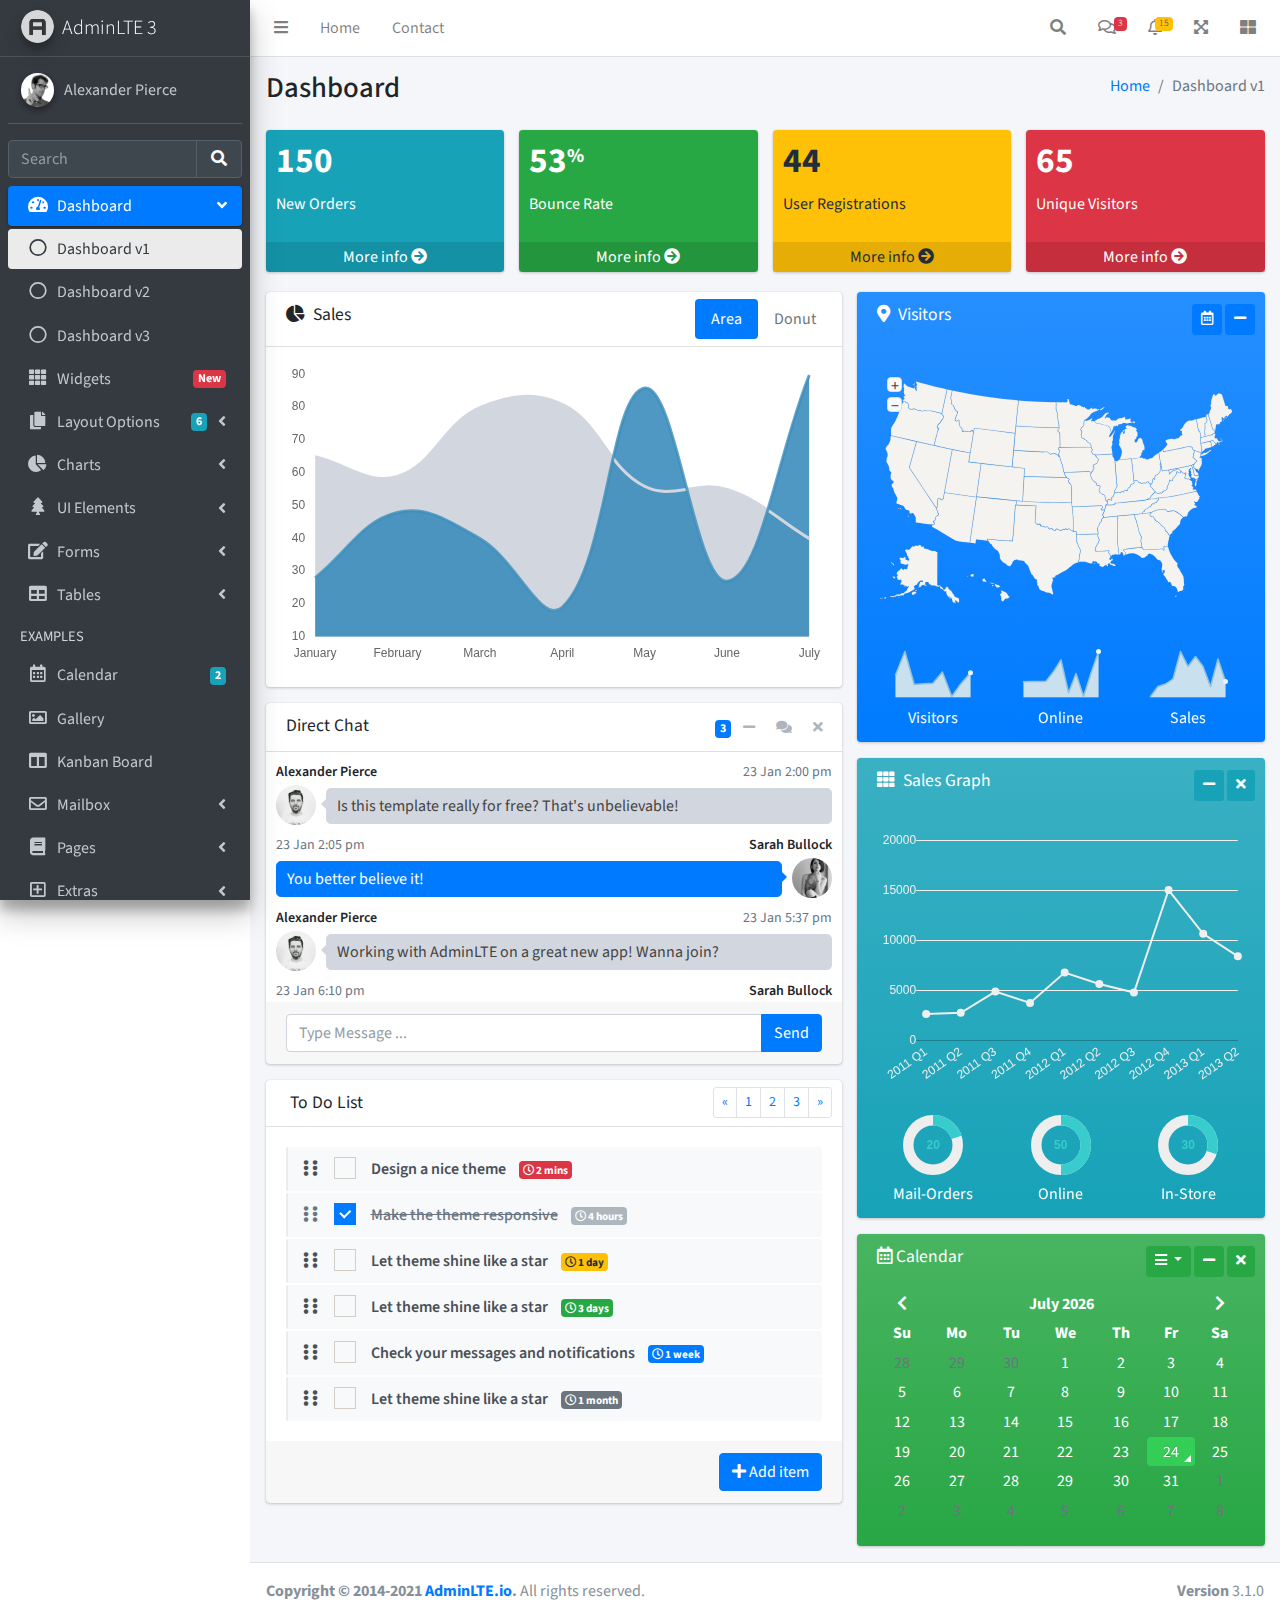
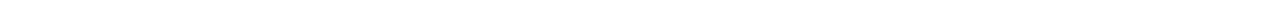
==== index.html @ 44b8fdd9 "upload" ====
<!DOCTYPE html>
<html lang="en">
<head>
  <meta charset="utf-8">
  <meta name="viewport" content="width=device-width, initial-scale=1">
  <title>AdminLTE 3 | Dashboard</title>

  <!-- Google Font: Source Sans Pro -->
  <link rel="stylesheet" href="https://fonts.googleapis.com/css?family=Source+Sans+Pro:300,400,400i,700&display=fallback">
  <!-- Font Awesome -->
  <link rel="stylesheet" href="plugins/fontawesome-free/css/all.min.css">
  <!-- Ionicons -->
  <link rel="stylesheet" href="https://code.ionicframework.com/ionicons/2.0.1/css/ionicons.min.css">
  <!-- Tempusdominus Bootstrap 4 -->
  <link rel="stylesheet" href="plugins/tempusdominus-bootstrap-4/css/tempusdominus-bootstrap-4.min.css">
  <!-- iCheck -->
  <link rel="stylesheet" href="plugins/icheck-bootstrap/icheck-bootstrap.min.css">
  <!-- JQVMap -->
  <link rel="stylesheet" href="plugins/jqvmap/jqvmap.min.css">
  <!-- Theme style -->
  <link rel="stylesheet" href="dist/css/adminlte.min.css">
  <!-- overlayScrollbars -->
  <link rel="stylesheet" href="plugins/overlayScrollbars/css/OverlayScrollbars.min.css">
  <!-- Daterange picker -->
  <link rel="stylesheet" href="plugins/daterangepicker/daterangepicker.css">
  <!-- summernote -->
  <link rel="stylesheet" href="plugins/summernote/summernote-bs4.min.css">
</head>
<body class="hold-transition sidebar-mini layout-fixed">
<div class="wrapper">

  <!-- Preloader -->
  <div class="preloader flex-column justify-content-center align-items-center">
    <img class="animation__shake" src="dist/img/AdminLTELogo.png" alt="AdminLTELogo" height="60" width="60">
  </div>

  <!-- Navbar -->
  <nav class="main-header navbar navbar-expand navbar-white navbar-light">
    <!-- Left navbar links -->
    <ul class="navbar-nav">
      <li class="nav-item">
        <a class="nav-link" data-widget="pushmenu" href="#" role="button"><i class="fas fa-bars"></i></a>
      </li>
      <li class="nav-item d-none d-sm-inline-block">
        <a href="index3.html" class="nav-link">Home</a>
      </li>
      <li class="nav-item d-none d-sm-inline-block">
        <a href="#" class="nav-link">Contact</a>
      </li>
    </ul>

    <!-- Right navbar links -->
    <ul class="navbar-nav ml-auto">
      <!-- Navbar Search -->
      <li class="nav-item">
        <a class="nav-link" data-widget="navbar-search" href="#" role="button">
          <i class="fas fa-search"></i>
        </a>
        <div class="navbar-search-block">
          <form class="form-inline">
            <div class="input-group input-group-sm">
              <input class="form-control form-control-navbar" type="search" placeholder="Search" aria-label="Search">
              <div class="input-group-append">
                <button class="btn btn-navbar" type="submit">
                  <i class="fas fa-search"></i>
                </button>
                <button class="btn btn-navbar" type="button" data-widget="navbar-search">
                  <i class="fas fa-times"></i>
                </button>
              </div>
            </div>
          </form>
        </div>
      </li>

      <!-- Messages Dropdown Menu -->
      <li class="nav-item dropdown">
        <a class="nav-link" data-toggle="dropdown" href="#">
          <i class="far fa-comments"></i>
          <span class="badge badge-danger navbar-badge">3</span>
        </a>
        <div class="dropdown-menu dropdown-menu-lg dropdown-menu-right">
          <a href="#" class="dropdown-item">
            <!-- Message Start -->
            <div class="media">
              <img src="dist/img/user1-128x128.jpg" alt="User Avatar" class="img-size-50 mr-3 img-circle">
              <div class="media-body">
                <h3 class="dropdown-item-title">
                  Brad Diesel
                  <span class="float-right text-sm text-danger"><i class="fas fa-star"></i></span>
                </h3>
                <p class="text-sm">Call me whenever you can...</p>
                <p class="text-sm text-muted"><i class="far fa-clock mr-1"></i> 4 Hours Ago</p>
              </div>
            </div>
            <!-- Message End -->
          </a>
          <div class="dropdown-divider"></div>
          <a href="#" class="dropdown-item">
            <!-- Message Start -->
            <div class="media">
              <img src="dist/img/user8-128x128.jpg" alt="User Avatar" class="img-size-50 img-circle mr-3">
              <div class="media-body">
                <h3 class="dropdown-item-title">
                  John Pierce
                  <span class="float-right text-sm text-muted"><i class="fas fa-star"></i></span>
                </h3>
                <p class="text-sm">I got your message bro</p>
                <p class="text-sm text-muted"><i class="far fa-clock mr-1"></i> 4 Hours Ago</p>
              </div>
            </div>
            <!-- Message End -->
          </a>
          <div class="dropdown-divider"></div>
          <a href="#" class="dropdown-item">
            <!-- Message Start -->
            <div class="media">
              <img src="dist/img/user3-128x128.jpg" alt="User Avatar" class="img-size-50 img-circle mr-3">
              <div class="media-body">
                <h3 class="dropdown-item-title">
                  Nora Silvester
                  <span class="float-right text-sm text-warning"><i class="fas fa-star"></i></span>
                </h3>
                <p class="text-sm">The subject goes here</p>
                <p class="text-sm text-muted"><i class="far fa-clock mr-1"></i> 4 Hours Ago</p>
              </div>
            </div>
            <!-- Message End -->
          </a>
          <div class="dropdown-divider"></div>
          <a href="#" class="dropdown-item dropdown-footer">See All Messages</a>
        </div>
      </li>
      <!-- Notifications Dropdown Menu -->
      <li class="nav-item dropdown">
        <a class="nav-link" data-toggle="dropdown" href="#">
          <i class="far fa-bell"></i>
          <span class="badge badge-warning navbar-badge">15</span>
        </a>
        <div class="dropdown-menu dropdown-menu-lg dropdown-menu-right">
          <span class="dropdown-item dropdown-header">15 Notifications</span>
          <div class="dropdown-divider"></div>
          <a href="#" class="dropdown-item">
            <i class="fas fa-envelope mr-2"></i> 4 new messages
            <span class="float-right text-muted text-sm">3 mins</span>
          </a>
          <div class="dropdown-divider"></div>
          <a href="#" class="dropdown-item">
            <i class="fas fa-users mr-2"></i> 8 friend requests
            <span class="float-right text-muted text-sm">12 hours</span>
          </a>
          <div class="dropdown-divider"></div>
          <a href="#" class="dropdown-item">
            <i class="fas fa-file mr-2"></i> 3 new reports
            <span class="float-right text-muted text-sm">2 days</span>
          </a>
          <div class="dropdown-divider"></div>
          <a href="#" class="dropdown-item dropdown-footer">See All Notifications</a>
        </div>
      </li>
      <li class="nav-item">
        <a class="nav-link" data-widget="fullscreen" href="#" role="button">
          <i class="fas fa-expand-arrows-alt"></i>
        </a>
      </li>
      <li class="nav-item">
        <a class="nav-link" data-widget="control-sidebar" data-slide="true" href="#" role="button">
          <i class="fas fa-th-large"></i>
        </a>
      </li>
    </ul>
  </nav>
  <!-- /.navbar -->

  <!-- Main Sidebar Container -->
  <aside class="main-sidebar sidebar-dark-primary elevation-4">
    <!-- Brand Logo -->
    <a href="index3.html" class="brand-link">
      <img src="dist/img/AdminLTELogo.png" alt="AdminLTE Logo" class="brand-image img-circle elevation-3" style="opacity: .8">
      <span class="brand-text font-weight-light">AdminLTE 3</span>
    </a>

    <!-- Sidebar -->
    <div class="sidebar">
      <!-- Sidebar user panel (optional) -->
      <div class="user-panel mt-3 pb-3 mb-3 d-flex">
        <div class="image">
          <img src="dist/img/user2-160x160.jpg" class="img-circle elevation-2" alt="User Image">
        </div>
        <div class="info">
          <a href="#" class="d-block">Alexander Pierce</a>
        </div>
      </div>

      <!-- SidebarSearch Form -->
      <div class="form-inline">
        <div class="input-group" data-widget="sidebar-search">
          <input class="form-control form-control-sidebar" type="search" placeholder="Search" aria-label="Search">
          <div class="input-group-append">
            <button class="btn btn-sidebar">
              <i class="fas fa-search fa-fw"></i>
            </button>
          </div>
        </div>
      </div>

      <!-- Sidebar Menu -->
      <nav class="mt-2">
        <ul class="nav nav-pills nav-sidebar flex-column" data-widget="treeview" role="menu" data-accordion="false">
          <!-- Add icons to the links using the .nav-icon class
               with font-awesome or any other icon font library -->
          <li class="nav-item menu-open">
            <a href="#" class="nav-link active">
              <i class="nav-icon fas fa-tachometer-alt"></i>
              <p>
                Dashboard
                <i class="right fas fa-angle-left"></i>
              </p>
            </a>
            <ul class="nav nav-treeview">
              <li class="nav-item">
                <a href="./index.html" class="nav-link active">
                  <i class="far fa-circle nav-icon"></i>
                  <p>Dashboard v1</p>
                </a>
              </li>
              <li class="nav-item">
                <a href="./index2.html" class="nav-link">
                  <i class="far fa-circle nav-icon"></i>
                  <p>Dashboard v2</p>
                </a>
              </li>
              <li class="nav-item">
                <a href="./index3.html" class="nav-link">
                  <i class="far fa-circle nav-icon"></i>
                  <p>Dashboard v3</p>
                </a>
              </li>
            </ul>
          </li>
          <li class="nav-item">
            <a href="pages/widgets.html" class="nav-link">
              <i class="nav-icon fas fa-th"></i>
              <p>
                Widgets
                <span class="right badge badge-danger">New</span>
              </p>
            </a>
          </li>
          <li class="nav-item">
            <a href="#" class="nav-link">
              <i class="nav-icon fas fa-copy"></i>
              <p>
                Layout Options
                <i class="fas fa-angle-left right"></i>
                <span class="badge badge-info right">6</span>
              </p>
            </a>
            <ul class="nav nav-treeview">
              <li class="nav-item">
                <a href="pages/layout/top-nav.html" class="nav-link">
                  <i class="far fa-circle nav-icon"></i>
                  <p>Top Navigation</p>
                </a>
              </li>
              <li class="nav-item">
                <a href="pages/layout/top-nav-sidebar.html" class="nav-link">
                  <i class="far fa-circle nav-icon"></i>
                  <p>Top Navigation + Sidebar</p>
                </a>
              </li>
              <li class="nav-item">
                <a href="pages/layout/boxed.html" class="nav-link">
                  <i class="far fa-circle nav-icon"></i>
                  <p>Boxed</p>
                </a>
              </li>
              <li class="nav-item">
                <a href="pages/layout/fixed-sidebar.html" class="nav-link">
                  <i class="far fa-circle nav-icon"></i>
                  <p>Fixed Sidebar</p>
                </a>
              </li>
              <li class="nav-item">
                <a href="pages/layout/fixed-sidebar-custom.html" class="nav-link">
                  <i class="far fa-circle nav-icon"></i>
                  <p>Fixed Sidebar <small>+ Custom Area</small></p>
                </a>
              </li>
              <li class="nav-item">
                <a href="pages/layout/fixed-topnav.html" class="nav-link">
                  <i class="far fa-circle nav-icon"></i>
                  <p>Fixed Navbar</p>
                </a>
              </li>
              <li class="nav-item">
                <a href="pages/layout/fixed-footer.html" class="nav-link">
                  <i class="far fa-circle nav-icon"></i>
                  <p>Fixed Footer</p>
                </a>
              </li>
              <li class="nav-item">
                <a href="pages/layout/collapsed-sidebar.html" class="nav-link">
                  <i class="far fa-circle nav-icon"></i>
                  <p>Collapsed Sidebar</p>
                </a>
              </li>
            </ul>
          </li>
          <li class="nav-item">
            <a href="#" class="nav-link">
              <i class="nav-icon fas fa-chart-pie"></i>
              <p>
                Charts
                <i class="right fas fa-angle-left"></i>
              </p>
            </a>
            <ul class="nav nav-treeview">
              <li class="nav-item">
                <a href="pages/charts/chartjs.html" class="nav-link">
                  <i class="far fa-circle nav-icon"></i>
                  <p>ChartJS</p>
                </a>
              </li>
              <li class="nav-item">
                <a href="pages/charts/flot.html" class="nav-link">
                  <i class="far fa-circle nav-icon"></i>
                  <p>Flot</p>
                </a>
              </li>
              <li class="nav-item">
                <a href="pages/charts/inline.html" class="nav-link">
                  <i class="far fa-circle nav-icon"></i>
                  <p>Inline</p>
                </a>
              </li>
              <li class="nav-item">
                <a href="pages/charts/uplot.html" class="nav-link">
                  <i class="far fa-circle nav-icon"></i>
                  <p>uPlot</p>
                </a>
              </li>
            </ul>
          </li>
          <li class="nav-item">
            <a href="#" class="nav-link">
              <i class="nav-icon fas fa-tree"></i>
              <p>
                UI Elements
                <i class="fas fa-angle-left right"></i>
              </p>
            </a>
            <ul class="nav nav-treeview">
              <li class="nav-item">
                <a href="pages/UI/general.html" class="nav-link">
                  <i class="far fa-circle nav-icon"></i>
                  <p>General</p>
                </a>
              </li>
              <li class="nav-item">
                <a href="pages/UI/icons.html" class="nav-link">
                  <i class="far fa-circle nav-icon"></i>
                  <p>Icons</p>
                </a>
              </li>
              <li class="nav-item">
                <a href="pages/UI/buttons.html" class="nav-link">
                  <i class="far fa-circle nav-icon"></i>
                  <p>Buttons</p>
                </a>
              </li>
              <li class="nav-item">
                <a href="pages/UI/sliders.html" class="nav-link">
                  <i class="far fa-circle nav-icon"></i>
                  <p>Sliders</p>
                </a>
              </li>
              <li class="nav-item">
                <a href="pages/UI/modals.html" class="nav-link">
                  <i class="far fa-circle nav-icon"></i>
                  <p>Modals & Alerts</p>
                </a>
              </li>
              <li class="nav-item">
                <a href="pages/UI/navbar.html" class="nav-link">
                  <i class="far fa-circle nav-icon"></i>
                  <p>Navbar & Tabs</p>
                </a>
              </li>
              <li class="nav-item">
                <a href="pages/UI/timeline.html" class="nav-link">
                  <i class="far fa-circle nav-icon"></i>
                  <p>Timeline</p>
                </a>
              </li>
              <li class="nav-item">
                <a href="pages/UI/ribbons.html" class="nav-link">
                  <i class="far fa-circle nav-icon"></i>
                  <p>Ribbons</p>
                </a>
              </li>
            </ul>
          </li>
          <li class="nav-item">
            <a href="#" class="nav-link">
              <i class="nav-icon fas fa-edit"></i>
              <p>
                Forms
                <i class="fas fa-angle-left right"></i>
              </p>
            </a>
            <ul class="nav nav-treeview">
              <li class="nav-item">
                <a href="pages/forms/general.html" class="nav-link">
                  <i class="far fa-circle nav-icon"></i>
                  <p>General Elements</p>
                </a>
              </li>
              <li class="nav-item">
                <a href="pages/forms/advanced.html" class="nav-link">
                  <i class="far fa-circle nav-icon"></i>
                  <p>Advanced Elements</p>
                </a>
              </li>
              <li class="nav-item">
                <a href="pages/forms/editors.html" class="nav-link">
                  <i class="far fa-circle nav-icon"></i>
                  <p>Editors</p>
                </a>
              </li>
              <li class="nav-item">
                <a href="pages/forms/validation.html" class="nav-link">
                  <i class="far fa-circle nav-icon"></i>
                  <p>Validation</p>
                </a>
              </li>
            </ul>
          </li>
          <li class="nav-item">
            <a href="#" class="nav-link">
              <i class="nav-icon fas fa-table"></i>
              <p>
                Tables
                <i class="fas fa-angle-left right"></i>
              </p>
            </a>
            <ul class="nav nav-treeview">
              <li class="nav-item">
                <a href="pages/tables/simple.html" class="nav-link">
                  <i class="far fa-circle nav-icon"></i>
                  <p>Simple Tables</p>
                </a>
              </li>
              <li class="nav-item">
                <a href="pages/tables/data.html" class="nav-link">
                  <i class="far fa-circle nav-icon"></i>
                  <p>DataTables</p>
                </a>
              </li>
              <li class="nav-item">
                <a href="pages/tables/jsgrid.html" class="nav-link">
                  <i class="far fa-circle nav-icon"></i>
                  <p>jsGrid</p>
                </a>
              </li>
            </ul>
          </li>
          <li class="nav-header">EXAMPLES</li>
          <li class="nav-item">
            <a href="pages/calendar.html" class="nav-link">
              <i class="nav-icon far fa-calendar-alt"></i>
              <p>
                Calendar
                <span class="badge badge-info right">2</span>
              </p>
            </a>
          </li>
          <li class="nav-item">
            <a href="pages/gallery.html" class="nav-link">
              <i class="nav-icon far fa-image"></i>
              <p>
                Gallery
              </p>
            </a>
          </li>
          <li class="nav-item">
            <a href="pages/kanban.html" class="nav-link">
              <i class="nav-icon fas fa-columns"></i>
              <p>
                Kanban Board
              </p>
            </a>
          </li>
          <li class="nav-item">
            <a href="#" class="nav-link">
              <i class="nav-icon far fa-envelope"></i>
              <p>
                Mailbox
                <i class="fas fa-angle-left right"></i>
              </p>
            </a>
            <ul class="nav nav-treeview">
              <li class="nav-item">
                <a href="pages/mailbox/mailbox.html" class="nav-link">
                  <i class="far fa-circle nav-icon"></i>
                  <p>Inbox</p>
                </a>
              </li>
              <li class="nav-item">
                <a href="pages/mailbox/compose.html" class="nav-link">
                  <i class="far fa-circle nav-icon"></i>
                  <p>Compose</p>
                </a>
              </li>
              <li class="nav-item">
                <a href="pages/mailbox/read-mail.html" class="nav-link">
                  <i class="far fa-circle nav-icon"></i>
                  <p>Read</p>
                </a>
              </li>
            </ul>
          </li>
          <li class="nav-item">
            <a href="#" class="nav-link">
              <i class="nav-icon fas fa-book"></i>
              <p>
                Pages
                <i class="fas fa-angle-left right"></i>
              </p>
            </a>
            <ul class="nav nav-treeview">
              <li class="nav-item">
                <a href="pages/examples/invoice.html" class="nav-link">
                  <i class="far fa-circle nav-icon"></i>
                  <p>Invoice</p>
                </a>
              </li>
              <li class="nav-item">
                <a href="pages/examples/profile.html" class="nav-link">
                  <i class="far fa-circle nav-icon"></i>
                  <p>Profile</p>
                </a>
              </li>
              <li class="nav-item">
                <a href="pages/examples/e-commerce.html" class="nav-link">
                  <i class="far fa-circle nav-icon"></i>
                  <p>E-commerce</p>
                </a>
              </li>
              <li class="nav-item">
                <a href="pages/examples/projects.html" class="nav-link">
                  <i class="far fa-circle nav-icon"></i>
                  <p>Projects</p>
                </a>
              </li>
              <li class="nav-item">
                <a href="pages/examples/project-add.html" class="nav-link">
                  <i class="far fa-circle nav-icon"></i>
                  <p>Project Add</p>
                </a>
              </li>
              <li class="nav-item">
                <a href="pages/examples/project-edit.html" class="nav-link">
                  <i class="far fa-circle nav-icon"></i>
                  <p>Project Edit</p>
                </a>
              </li>
              <li class="nav-item">
                <a href="pages/examples/project-detail.html" class="nav-link">
                  <i class="far fa-circle nav-icon"></i>
                  <p>Project Detail</p>
                </a>
              </li>
              <li class="nav-item">
                <a href="pages/examples/contacts.html" class="nav-link">
                  <i class="far fa-circle nav-icon"></i>
                  <p>Contacts</p>
                </a>
              </li>
              <li class="nav-item">
                <a href="pages/examples/faq.html" class="nav-link">
                  <i class="far fa-circle nav-icon"></i>
                  <p>FAQ</p>
                </a>
              </li>
              <li class="nav-item">
                <a href="pages/examples/contact-us.html" class="nav-link">
                  <i class="far fa-circle nav-icon"></i>
                  <p>Contact us</p>
                </a>
              </li>
            </ul>
          </li>
          <li class="nav-item">
            <a href="#" class="nav-link">
              <i class="nav-icon far fa-plus-square"></i>
              <p>
                Extras
                <i class="fas fa-angle-left right"></i>
              </p>
            </a>
            <ul class="nav nav-treeview">
              <li class="nav-item">
                <a href="#" class="nav-link">
                  <i class="far fa-circle nav-icon"></i>
                  <p>
                    Login & Register v1
                    <i class="fas fa-angle-left right"></i>
                  </p>
                </a>
                <ul class="nav nav-treeview">
                  <li class="nav-item">
                    <a href="pages/examples/login.html" class="nav-link">
                      <i class="far fa-circle nav-icon"></i>
                      <p>Login v1</p>
                    </a>
                  </li>
                  <li class="nav-item">
                    <a href="pages/examples/register.html" class="nav-link">
                      <i class="far fa-circle nav-icon"></i>
                      <p>Register v1</p>
                    </a>
                  </li>
                  <li class="nav-item">
                    <a href="pages/examples/forgot-password.html" class="nav-link">
                      <i class="far fa-circle nav-icon"></i>
                      <p>Forgot Password v1</p>
                    </a>
                  </li>
                  <li class="nav-item">
                    <a href="pages/examples/recover-password.html" class="nav-link">
                      <i class="far fa-circle nav-icon"></i>
                      <p>Recover Password v1</p>
                    </a>
                  </li>
                </ul>
              </li>
              <li class="nav-item">
                <a href="#" class="nav-link">
                  <i class="far fa-circle nav-icon"></i>
                  <p>
                    Login & Register v2
                    <i class="fas fa-angle-left right"></i>
                  </p>
                </a>
                <ul class="nav nav-treeview">
                  <li class="nav-item">
                    <a href="pages/examples/login-v2.html" class="nav-link">
                      <i class="far fa-circle nav-icon"></i>
                      <p>Login v2</p>
                    </a>
                  </li>
                  <li class="nav-item">
                    <a href="pages/examples/register-v2.html" class="nav-link">
                      <i class="far fa-circle nav-icon"></i>
                      <p>Register v2</p>
                    </a>
                  </li>
                  <li class="nav-item">
                    <a href="pages/examples/forgot-password-v2.html" class="nav-link">
                      <i class="far fa-circle nav-icon"></i>
                      <p>Forgot Password v2</p>
                    </a>
                  </li>
                  <li class="nav-item">
                    <a href="pages/examples/recover-password-v2.html" class="nav-link">
                      <i class="far fa-circle nav-icon"></i>
                      <p>Recover Password v2</p>
                    </a>
                  </li>
                </ul>
              </li>
              <li class="nav-item">
                <a href="pages/examples/lockscreen.html" class="nav-link">
                  <i class="far fa-circle nav-icon"></i>
                  <p>Lockscreen</p>
                </a>
              </li>
              <li class="nav-item">
                <a href="pages/examples/legacy-user-menu.html" class="nav-link">
                  <i class="far fa-circle nav-icon"></i>
                  <p>Legacy User Menu</p>
                </a>
              </li>
              <li class="nav-item">
                <a href="pages/examples/language-menu.html" class="nav-link">
                  <i class="far fa-circle nav-icon"></i>
                  <p>Language Menu</p>
                </a>
              </li>
              <li class="nav-item">
                <a href="pages/examples/404.html" class="nav-link">
                  <i class="far fa-circle nav-icon"></i>
                  <p>Error 404</p>
                </a>
              </li>
              <li class="nav-item">
                <a href="pages/examples/500.html" class="nav-link">
                  <i class="far fa-circle nav-icon"></i>
                  <p>Error 500</p>
                </a>
              </li>
              <li class="nav-item">
                <a href="pages/examples/pace.html" class="nav-link">
                  <i class="far fa-circle nav-icon"></i>
                  <p>Pace</p>
                </a>
              </li>
              <li class="nav-item">
                <a href="pages/examples/blank.html" class="nav-link">
                  <i class="far fa-circle nav-icon"></i>
                  <p>Blank Page</p>
                </a>
              </li>
              <li class="nav-item">
                <a href="starter.html" class="nav-link">
                  <i class="far fa-circle nav-icon"></i>
                  <p>Starter Page</p>
                </a>
              </li>
            </ul>
          </li>
          <li class="nav-item">
            <a href="#" class="nav-link">
              <i class="nav-icon fas fa-search"></i>
              <p>
                Search
                <i class="fas fa-angle-left right"></i>
              </p>
            </a>
            <ul class="nav nav-treeview">
              <li class="nav-item">
                <a href="pages/search/simple.html" class="nav-link">
                  <i class="far fa-circle nav-icon"></i>
                  <p>Simple Search</p>
                </a>
              </li>
              <li class="nav-item">
                <a href="pages/search/enhanced.html" class="nav-link">
                  <i class="far fa-circle nav-icon"></i>
                  <p>Enhanced</p>
                </a>
              </li>
            </ul>
          </li>
          <li class="nav-header">MISCELLANEOUS</li>
          <li class="nav-item">
            <a href="iframe.html" class="nav-link">
              <i class="nav-icon fas fa-ellipsis-h"></i>
              <p>Tabbed IFrame Plugin</p>
            </a>
          </li>
          <li class="nav-item">
            <a href="https://adminlte.io/docs/3.1/" class="nav-link">
              <i class="nav-icon fas fa-file"></i>
              <p>Documentation</p>
            </a>
          </li>
          <li class="nav-header">MULTI LEVEL EXAMPLE</li>
          <li class="nav-item">
            <a href="#" class="nav-link">
              <i class="fas fa-circle nav-icon"></i>
              <p>Level 1</p>
            </a>
          </li>
          <li class="nav-item">
            <a href="#" class="nav-link">
              <i class="nav-icon fas fa-circle"></i>
              <p>
                Level 1
                <i class="right fas fa-angle-left"></i>
              </p>
            </a>
            <ul class="nav nav-treeview">
              <li class="nav-item">
                <a href="#" class="nav-link">
                  <i class="far fa-circle nav-icon"></i>
                  <p>Level 2</p>
                </a>
              </li>
              <li class="nav-item">
                <a href="#" class="nav-link">
                  <i class="far fa-circle nav-icon"></i>
                  <p>
                    Level 2
                    <i class="right fas fa-angle-left"></i>
                  </p>
                </a>
                <ul class="nav nav-treeview">
                  <li class="nav-item">
                    <a href="#" class="nav-link">
                      <i class="far fa-dot-circle nav-icon"></i>
                      <p>Level 3</p>
                    </a>
                  </li>
                  <li class="nav-item">
                    <a href="#" class="nav-link">
                      <i class="far fa-dot-circle nav-icon"></i>
                      <p>Level 3</p>
                    </a>
                  </li>
                  <li class="nav-item">
                    <a href="#" class="nav-link">
                      <i class="far fa-dot-circle nav-icon"></i>
                      <p>Level 3</p>
                    </a>
                  </li>
                </ul>
              </li>
              <li class="nav-item">
                <a href="#" class="nav-link">
                  <i class="far fa-circle nav-icon"></i>
                  <p>Level 2</p>
                </a>
              </li>
            </ul>
          </li>
          <li class="nav-item">
            <a href="#" class="nav-link">
              <i class="fas fa-circle nav-icon"></i>
              <p>Level 1</p>
            </a>
          </li>
          <li class="nav-header">LABELS</li>
          <li class="nav-item">
            <a href="#" class="nav-link">
              <i class="nav-icon far fa-circle text-danger"></i>
              <p class="text">Important</p>
            </a>
          </li>
          <li class="nav-item">
            <a href="#" class="nav-link">
              <i class="nav-icon far fa-circle text-warning"></i>
              <p>Warning</p>
            </a>
          </li>
          <li class="nav-item">
            <a href="#" class="nav-link">
              <i class="nav-icon far fa-circle text-info"></i>
              <p>Informational</p>
            </a>
          </li>
        </ul>
      </nav>
      <!-- /.sidebar-menu -->
    </div>
    <!-- /.sidebar -->
  </aside>

  <!-- Content Wrapper. Contains page content -->
  <div class="content-wrapper">
    <!-- Content Header (Page header) -->
    <div class="content-header">
      <div class="container-fluid">
        <div class="row mb-2">
          <div class="col-sm-6">
            <h1 class="m-0">Dashboard</h1>
          </div><!-- /.col -->
          <div class="col-sm-6">
            <ol class="breadcrumb float-sm-right">
              <li class="breadcrumb-item"><a href="#">Home</a></li>
              <li class="breadcrumb-item active">Dashboard v1</li>
            </ol>
          </div><!-- /.col -->
        </div><!-- /.row -->
      </div><!-- /.container-fluid -->
    </div>
    <!-- /.content-header -->

    <!-- Main content -->
    <section class="content">
      <div class="container-fluid">
        <!-- Small boxes (Stat box) -->
        <div class="row">
          <div class="col-lg-3 col-6">
            <!-- small box -->
            <div class="small-box bg-info">
              <div class="inner">
                <h3>150</h3>

                <p>New Orders</p>
              </div>
              <div class="icon">
                <i class="ion ion-bag"></i>
              </div>
              <a href="#" class="small-box-footer">More info <i class="fas fa-arrow-circle-right"></i></a>
            </div>
          </div>
          <!-- ./col -->
          <div class="col-lg-3 col-6">
            <!-- small box -->
            <div class="small-box bg-success">
              <div class="inner">
                <h3>53<sup style="font-size: 20px">%</sup></h3>

                <p>Bounce Rate</p>
              </div>
              <div class="icon">
                <i class="ion ion-stats-bars"></i>
              </div>
              <a href="#" class="small-box-footer">More info <i class="fas fa-arrow-circle-right"></i></a>
            </div>
          </div>
          <!-- ./col -->
          <div class="col-lg-3 col-6">
            <!-- small box -->
            <div class="small-box bg-warning">
              <div class="inner">
                <h3>44</h3>

                <p>User Registrations</p>
              </div>
              <div class="icon">
                <i class="ion ion-person-add"></i>
              </div>
              <a href="#" class="small-box-footer">More info <i class="fas fa-arrow-circle-right"></i></a>
            </div>
          </div>
          <!-- ./col -->
          <div class="col-lg-3 col-6">
            <!-- small box -->
            <div class="small-box bg-danger">
              <div class="inner">
                <h3>65</h3>

                <p>Unique Visitors</p>
              </div>
              <div class="icon">
                <i class="ion ion-pie-graph"></i>
              </div>
              <a href="#" class="small-box-footer">More info <i class="fas fa-arrow-circle-right"></i></a>
            </div>
          </div>
          <!-- ./col -->
        </div>
        <!-- /.row -->
        <!-- Main row -->
        <div class="row">
          <!-- Left col -->
          <section class="col-lg-7 connectedSortable">
            <!-- Custom tabs (Charts with tabs)-->
            <div class="card">
              <div class="card-header">
                <h3 class="card-title">
                  <i class="fas fa-chart-pie mr-1"></i>
                  Sales
                </h3>
                <div class="card-tools">
                  <ul class="nav nav-pills ml-auto">
                    <li class="nav-item">
                      <a class="nav-link active" href="#revenue-chart" data-toggle="tab">Area</a>
                    </li>
                    <li class="nav-item">
                      <a class="nav-link" href="#sales-chart" data-toggle="tab">Donut</a>
                    </li>
                  </ul>
                </div>
              </div><!-- /.card-header -->
              <div class="card-body">
                <div class="tab-content p-0">
                  <!-- Morris chart - Sales -->
                  <div class="chart tab-pane active" id="revenue-chart"
                       style="position: relative; height: 300px;">
                      <canvas id="revenue-chart-canvas" height="300" style="height: 300px;"></canvas>
                   </div>
                  <div class="chart tab-pane" id="sales-chart" style="position: relative; height: 300px;">
                    <canvas id="sales-chart-canvas" height="300" style="height: 300px;"></canvas>
                  </div>
                </div>
              </div><!-- /.card-body -->
            </div>
            <!-- /.card -->

            <!-- DIRECT CHAT -->
            <div class="card direct-chat direct-chat-primary">
              <div class="card-header">
                <h3 class="card-title">Direct Chat</h3>

                <div class="card-tools">
                  <span title="3 New Messages" class="badge badge-primary">3</span>
                  <button type="button" class="btn btn-tool" data-card-widget="collapse">
                    <i class="fas fa-minus"></i>
                  </button>
                  <button type="button" class="btn btn-tool" title="Contacts" data-widget="chat-pane-toggle">
                    <i class="fas fa-comments"></i>
                  </button>
                  <button type="button" class="btn btn-tool" data-card-widget="remove">
                    <i class="fas fa-times"></i>
                  </button>
                </div>
              </div>
              <!-- /.card-header -->
              <div class="card-body">
                <!-- Conversations are loaded here -->
                <div class="direct-chat-messages">
                  <!-- Message. Default to the left -->
                  <div class="direct-chat-msg">
                    <div class="direct-chat-infos clearfix">
                      <span class="direct-chat-name float-left">Alexander Pierce</span>
                      <span class="direct-chat-timestamp float-right">23 Jan 2:00 pm</span>
                    </div>
                    <!-- /.direct-chat-infos -->
                    <img class="direct-chat-img" src="dist/img/user1-128x128.jpg" alt="message user image">
                    <!-- /.direct-chat-img -->
                    <div class="direct-chat-text">
                      Is this template really for free? That's unbelievable!
                    </div>
                    <!-- /.direct-chat-text -->
                  </div>
                  <!-- /.direct-chat-msg -->

                  <!-- Message to the right -->
                  <div class="direct-chat-msg right">
                    <div class="direct-chat-infos clearfix">
                      <span class="direct-chat-name float-right">Sarah Bullock</span>
                      <span class="direct-chat-timestamp float-left">23 Jan 2:05 pm</span>
                    </div>
                    <!-- /.direct-chat-infos -->
                    <img class="direct-chat-img" src="dist/img/user3-128x128.jpg" alt="message user image">
                    <!-- /.direct-chat-img -->
                    <div class="direct-chat-text">
                      You better believe it!
                    </div>
                    <!-- /.direct-chat-text -->
                  </div>
                  <!-- /.direct-chat-msg -->

                  <!-- Message. Default to the left -->
                  <div class="direct-chat-msg">
                    <div class="direct-chat-infos clearfix">
                      <span class="direct-chat-name float-left">Alexander Pierce</span>
                      <span class="direct-chat-timestamp float-right">23 Jan 5:37 pm</span>
                    </div>
                    <!-- /.direct-chat-infos -->
                    <img class="direct-chat-img" src="dist/img/user1-128x128.jpg" alt="message user image">
                    <!-- /.direct-chat-img -->
                    <div class="direct-chat-text">
                      Working with AdminLTE on a great new app! Wanna join?
                    </div>
                    <!-- /.direct-chat-text -->
                  </div>
                  <!-- /.direct-chat-msg -->

                  <!-- Message to the right -->
                  <div class="direct-chat-msg right">
                    <div class="direct-chat-infos clearfix">
                      <span class="direct-chat-name float-right">Sarah Bullock</span>
                      <span class="direct-chat-timestamp float-left">23 Jan 6:10 pm</span>
                    </div>
                    <!-- /.direct-chat-infos -->
                    <img class="direct-chat-img" src="dist/img/user3-128x128.jpg" alt="message user image">
                    <!-- /.direct-chat-img -->
                    <div class="direct-chat-text">
                      I would love to.
                    </div>
                    <!-- /.direct-chat-text -->
                  </div>
                  <!-- /.direct-chat-msg -->

                </div>
                <!--/.direct-chat-messages-->

                <!-- Contacts are loaded here -->
                <div class="direct-chat-contacts">
                  <ul class="contacts-list">
                    <li>
                      <a href="#">
                        <img class="contacts-list-img" src="dist/img/user1-128x128.jpg" alt="User Avatar">

                        <div class="contacts-list-info">
                          <span class="contacts-list-name">
                            Count Dracula
                            <small class="contacts-list-date float-right">2/28/2015</small>
                          </span>
                          <span class="contacts-list-msg">How have you been? I was...</span>
                        </div>
                        <!-- /.contacts-list-info -->
                      </a>
                    </li>
                    <!-- End Contact Item -->
                    <li>
                      <a href="#">
                        <img class="contacts-list-img" src="dist/img/user7-128x128.jpg" alt="User Avatar">

                        <div class="contacts-list-info">
                          <span class="contacts-list-name">
                            Sarah Doe
                            <small class="contacts-list-date float-right">2/23/2015</small>
                          </span>
                          <span class="contacts-list-msg">I will be waiting for...</span>
                        </div>
                        <!-- /.contacts-list-info -->
                      </a>
                    </li>
                    <!-- End Contact Item -->
                    <li>
                      <a href="#">
                        <img class="contacts-list-img" src="dist/img/user3-128x128.jpg" alt="User Avatar">

                        <div class="contacts-list-info">
                          <span class="contacts-list-name">
                            Nadia Jolie
                            <small class="contacts-list-date float-right">2/20/2015</small>
                          </span>
                          <span class="contacts-list-msg">I'll call you back at...</span>
                        </div>
                        <!-- /.contacts-list-info -->
                      </a>
                    </li>
                    <!-- End Contact Item -->
                    <li>
                      <a href="#">
                        <img class="contacts-list-img" src="dist/img/user5-128x128.jpg" alt="User Avatar">

                        <div class="contacts-list-info">
                          <span class="contacts-list-name">
                            Nora S. Vans
                            <small class="contacts-list-date float-right">2/10/2015</small>
                          </span>
                          <span class="contacts-list-msg">Where is your new...</span>
                        </div>
                        <!-- /.contacts-list-info -->
                      </a>
                    </li>
                    <!-- End Contact Item -->
                    <li>
                      <a href="#">
                        <img class="contacts-list-img" src="dist/img/user6-128x128.jpg" alt="User Avatar">

                        <div class="contacts-list-info">
                          <span class="contacts-list-name">
                            John K.
                            <small class="contacts-list-date float-right">1/27/2015</small>
                          </span>
                          <span class="contacts-list-msg">Can I take a look at...</span>
                        </div>
                        <!-- /.contacts-list-info -->
                      </a>
                    </li>
                    <!-- End Contact Item -->
                    <li>
                      <a href="#">
                        <img class="contacts-list-img" src="dist/img/user8-128x128.jpg" alt="User Avatar">

                        <div class="contacts-list-info">
                          <span class="contacts-list-name">
                            Kenneth M.
                            <small class="contacts-list-date float-right">1/4/2015</small>
                          </span>
                          <span class="contacts-list-msg">Never mind I found...</span>
                        </div>
                        <!-- /.contacts-list-info -->
                      </a>
                    </li>
                    <!-- End Contact Item -->
                  </ul>
                  <!-- /.contacts-list -->
                </div>
                <!-- /.direct-chat-pane -->
              </div>
              <!-- /.card-body -->
              <div class="card-footer">
                <form action="#" method="post">
                  <div class="input-group">
                    <input type="text" name="message" placeholder="Type Message ..." class="form-control">
                    <span class="input-group-append">
                      <button type="button" class="btn btn-primary">Send</button>
                    </span>
                  </div>
                </form>
              </div>
              <!-- /.card-footer-->
            </div>
            <!--/.direct-chat -->

            <!-- TO DO List -->
            <div class="card">
              <div class="card-header">
                <h3 class="card-title">
                  <i class="ion ion-clipboard mr-1"></i>
                  To Do List
                </h3>

                <div class="card-tools">
                  <ul class="pagination pagination-sm">
                    <li class="page-item"><a href="#" class="page-link">&laquo;</a></li>
                    <li class="page-item"><a href="#" class="page-link">1</a></li>
                    <li class="page-item"><a href="#" class="page-link">2</a></li>
                    <li class="page-item"><a href="#" class="page-link">3</a></li>
                    <li class="page-item"><a href="#" class="page-link">&raquo;</a></li>
                  </ul>
                </div>
              </div>
              <!-- /.card-header -->
              <div class="card-body">
                <ul class="todo-list" data-widget="todo-list">
                  <li>
                    <!-- drag handle -->
                    <span class="handle">
                      <i class="fas fa-ellipsis-v"></i>
                      <i class="fas fa-ellipsis-v"></i>
                    </span>
                    <!-- checkbox -->
                    <div  class="icheck-primary d-inline ml-2">
                      <input type="checkbox" value="" name="todo1" id="todoCheck1">
                      <label for="todoCheck1"></label>
                    </div>
                    <!-- todo text -->
                    <span class="text">Design a nice theme</span>
                    <!-- Emphasis label -->
                    <small class="badge badge-danger"><i class="far fa-clock"></i> 2 mins</small>
                    <!-- General tools such as edit or delete-->
                    <div class="tools">
                      <i class="fas fa-edit"></i>
                      <i class="fas fa-trash-o"></i>
                    </div>
                  </li>
                  <li>
                    <span class="handle">
                      <i class="fas fa-ellipsis-v"></i>
                      <i class="fas fa-ellipsis-v"></i>
                    </span>
                    <div  class="icheck-primary d-inline ml-2">
                      <input type="checkbox" value="" name="todo2" id="todoCheck2" checked>
                      <label for="todoCheck2"></label>
                    </div>
                    <span class="text">Make the theme responsive</span>
                    <small class="badge badge-info"><i class="far fa-clock"></i> 4 hours</small>
                    <div class="tools">
                      <i class="fas fa-edit"></i>
                      <i class="fas fa-trash-o"></i>
                    </div>
                  </li>
                  <li>
                    <span class="handle">
                      <i class="fas fa-ellipsis-v"></i>
                      <i class="fas fa-ellipsis-v"></i>
                    </span>
                    <div  class="icheck-primary d-inline ml-2">
                      <input type="checkbox" value="" name="todo3" id="todoCheck3">
                      <label for="todoCheck3"></label>
                    </div>
                    <span class="text">Let theme shine like a star</span>
                    <small class="badge badge-warning"><i class="far fa-clock"></i> 1 day</small>
                    <div class="tools">
                      <i class="fas fa-edit"></i>
                      <i class="fas fa-trash-o"></i>
                    </div>
                  </li>
                  <li>
                    <span class="handle">
                      <i class="fas fa-ellipsis-v"></i>
                      <i class="fas fa-ellipsis-v"></i>
                    </span>
                    <div  class="icheck-primary d-inline ml-2">
                      <input type="checkbox" value="" name="todo4" id="todoCheck4">
                      <label for="todoCheck4"></label>
                    </div>
                    <span class="text">Let theme shine like a star</span>
                    <small class="badge badge-success"><i class="far fa-clock"></i> 3 days</small>
                    <div class="tools">
                      <i class="fas fa-edit"></i>
                      <i class="fas fa-trash-o"></i>
                    </div>
                  </li>
                  <li>
                    <span class="handle">
                      <i class="fas fa-ellipsis-v"></i>
                      <i class="fas fa-ellipsis-v"></i>
                    </span>
                    <div  class="icheck-primary d-inline ml-2">
                      <input type="checkbox" value="" name="todo5" id="todoCheck5">
                      <label for="todoCheck5"></label>
                    </div>
                    <span class="text">Check your messages and notifications</span>
                    <small class="badge badge-primary"><i class="far fa-clock"></i> 1 week</small>
                    <div class="tools">
                      <i class="fas fa-edit"></i>
                      <i class="fas fa-trash-o"></i>
                    </div>
                  </li>
                  <li>
                    <span class="handle">
                      <i class="fas fa-ellipsis-v"></i>
                      <i class="fas fa-ellipsis-v"></i>
                    </span>
                    <div  class="icheck-primary d-inline ml-2">
                      <input type="checkbox" value="" name="todo6" id="todoCheck6">
                      <label for="todoCheck6"></label>
                    </div>
                    <span class="text">Let theme shine like a star</span>
                    <small class="badge badge-secondary"><i class="far fa-clock"></i> 1 month</small>
                    <div class="tools">
                      <i class="fas fa-edit"></i>
                      <i class="fas fa-trash-o"></i>
                    </div>
                  </li>
                </ul>
              </div>
              <!-- /.card-body -->
              <div class="card-footer clearfix">
                <button type="button" class="btn btn-primary float-right"><i class="fas fa-plus"></i> Add item</button>
              </div>
            </div>
            <!-- /.card -->
          </section>
          <!-- /.Left col -->
          <!-- right col (We are only adding the ID to make the widgets sortable)-->
          <section class="col-lg-5 connectedSortable">

            <!-- Map card -->
            <div class="card bg-gradient-primary">
              <div class="card-header border-0">
                <h3 class="card-title">
                  <i class="fas fa-map-marker-alt mr-1"></i>
                  Visitors
                </h3>
                <!-- card tools -->
                <div class="card-tools">
                  <button type="button" class="btn btn-primary btn-sm daterange" title="Date range">
                    <i class="far fa-calendar-alt"></i>
                  </button>
                  <button type="button" class="btn btn-primary btn-sm" data-card-widget="collapse" title="Collapse">
                    <i class="fas fa-minus"></i>
                  </button>
                </div>
                <!-- /.card-tools -->
              </div>
              <div class="card-body">
                <div id="world-map" style="height: 250px; width: 100%;"></div>
              </div>
              <!-- /.card-body-->
              <div class="card-footer bg-transparent">
                <div class="row">
                  <div class="col-4 text-center">
                    <div id="sparkline-1"></div>
                    <div class="text-white">Visitors</div>
                  </div>
                  <!-- ./col -->
                  <div class="col-4 text-center">
                    <div id="sparkline-2"></div>
                    <div class="text-white">Online</div>
                  </div>
                  <!-- ./col -->
                  <div class="col-4 text-center">
                    <div id="sparkline-3"></div>
                    <div class="text-white">Sales</div>
                  </div>
                  <!-- ./col -->
                </div>
                <!-- /.row -->
              </div>
            </div>
            <!-- /.card -->

            <!-- solid sales graph -->
            <div class="card bg-gradient-info">
              <div class="card-header border-0">
                <h3 class="card-title">
                  <i class="fas fa-th mr-1"></i>
                  Sales Graph
                </h3>

                <div class="card-tools">
                  <button type="button" class="btn bg-info btn-sm" data-card-widget="collapse">
                    <i class="fas fa-minus"></i>
                  </button>
                  <button type="button" class="btn bg-info btn-sm" data-card-widget="remove">
                    <i class="fas fa-times"></i>
                  </button>
                </div>
              </div>
              <div class="card-body">
                <canvas class="chart" id="line-chart" style="min-height: 250px; height: 250px; max-height: 250px; max-width: 100%;"></canvas>
              </div>
              <!-- /.card-body -->
              <div class="card-footer bg-transparent">
                <div class="row">
                  <div class="col-4 text-center">
                    <input type="text" class="knob" data-readonly="true" value="20" data-width="60" data-height="60"
                           data-fgColor="#39CCCC">

                    <div class="text-white">Mail-Orders</div>
                  </div>
                  <!-- ./col -->
                  <div class="col-4 text-center">
                    <input type="text" class="knob" data-readonly="true" value="50" data-width="60" data-height="60"
                           data-fgColor="#39CCCC">

                    <div class="text-white">Online</div>
                  </div>
                  <!-- ./col -->
                  <div class="col-4 text-center">
                    <input type="text" class="knob" data-readonly="true" value="30" data-width="60" data-height="60"
                           data-fgColor="#39CCCC">

                    <div class="text-white">In-Store</div>
                  </div>
                  <!-- ./col -->
                </div>
                <!-- /.row -->
              </div>
              <!-- /.card-footer -->
            </div>
            <!-- /.card -->

            <!-- Calendar -->
            <div class="card bg-gradient-success">
              <div class="card-header border-0">

                <h3 class="card-title">
                  <i class="far fa-calendar-alt"></i>
                  Calendar
                </h3>
                <!-- tools card -->
                <div class="card-tools">
                  <!-- button with a dropdown -->
                  <div class="btn-group">
                    <button type="button" class="btn btn-success btn-sm dropdown-toggle" data-toggle="dropdown" data-offset="-52">
                      <i class="fas fa-bars"></i>
                    </button>
                    <div class="dropdown-menu" role="menu">
                      <a href="#" class="dropdown-item">Add new event</a>
                      <a href="#" class="dropdown-item">Clear events</a>
                      <div class="dropdown-divider"></div>
                      <a href="#" class="dropdown-item">View calendar</a>
                    </div>
                  </div>
                  <button type="button" class="btn btn-success btn-sm" data-card-widget="collapse">
                    <i class="fas fa-minus"></i>
                  </button>
                  <button type="button" class="btn btn-success btn-sm" data-card-widget="remove">
                    <i class="fas fa-times"></i>
                  </button>
                </div>
                <!-- /. tools -->
              </div>
              <!-- /.card-header -->
              <div class="card-body pt-0">
                <!--The calendar -->
                <div id="calendar" style="width: 100%"></div>
              </div>
              <!-- /.card-body -->
            </div>
            <!-- /.card -->
          </section>
          <!-- right col -->
        </div>
        <!-- /.row (main row) -->
      </div><!-- /.container-fluid -->
    </section>
    <!-- /.content -->
  </div>
  <!-- /.content-wrapper -->
  <footer class="main-footer">
    <strong>Copyright &copy; 2014-2021 <a href="https://adminlte.io">AdminLTE.io</a>.</strong>
    All rights reserved.
    <div class="float-right d-none d-sm-inline-block">
      <b>Version</b> 3.1.0
    </div>
  </footer>

  <!-- Control Sidebar -->
  <aside class="control-sidebar control-sidebar-dark">
    <!-- Control sidebar content goes here -->
  </aside>
  <!-- /.control-sidebar -->
</div>
<!-- ./wrapper -->

<!-- jQuery -->
<script src="plugins/jquery/jquery.min.js"></script>
<!-- jQuery UI 1.11.4 -->
<script src="plugins/jquery-ui/jquery-ui.min.js"></script>
<!-- Resolve conflict in jQuery UI tooltip with Bootstrap tooltip -->
<script>
  $.widget.bridge('uibutton', $.ui.button)
</script>
<!-- Bootstrap 4 -->
<script src="plugins/bootstrap/js/bootstrap.bundle.min.js"></script>
<!-- ChartJS -->
<script src="plugins/chart.js/Chart.min.js"></script>
<!-- Sparkline -->
<script src="plugins/sparklines/sparkline.js"></script>
<!-- JQVMap -->
<script src="plugins/jqvmap/jquery.vmap.min.js"></script>
<script src="plugins/jqvmap/maps/jquery.vmap.usa.js"></script>
<!-- jQuery Knob Chart -->
<script src="plugins/jquery-knob/jquery.knob.min.js"></script>
<!-- daterangepicker -->
<script src="plugins/moment/moment.min.js"></script>
<script src="plugins/daterangepicker/daterangepicker.js"></script>
<!-- Tempusdominus Bootstrap 4 -->
<script src="plugins/tempusdominus-bootstrap-4/js/tempusdominus-bootstrap-4.min.js"></script>
<!-- Summernote -->
<script src="plugins/summernote/summernote-bs4.min.js"></script>
<!-- overlayScrollbars -->
<script src="plugins/overlayScrollbars/js/jquery.overlayScrollbars.min.js"></script>
<!-- AdminLTE App -->
<script src="dist/js/adminlte.js"></script>
<!-- AdminLTE for demo purposes -->
<script src="dist/js/demo.js"></script>
<!-- AdminLTE dashboard demo (This is only for demo purposes) -->
<script src="dist/js/pages/dashboard.js"></script>
</body>
</html>
---- plugins/jqvmap/jqvmap.min.css ----
.jqvmap-label,.jqvmap-pin{pointer-events:none}.jqvmap-label{position:absolute;display:none;-webkit-border-radius:3px;-moz-border-radius:3px;border-radius:3px;background:#292929;color:#fff;font-family:sans-serif,Verdana;font-size:smaller;padding:3px}.jqvmap-zoomin,.jqvmap-zoomout{position:absolute;left:10px;-webkit-border-radius:3px;-moz-border-radius:3px;border-radius:3px;background:#000;padding:3px;color:#fff;width:10px;height:10px;cursor:pointer;line-height:10px;text-align:center}.jqvmap-zoomin{top:10px}.jqvmap-zoomout{top:30px}.jqvmap-region{cursor:pointer}.jqvmap-ajax_response{width:100%;height:500px}
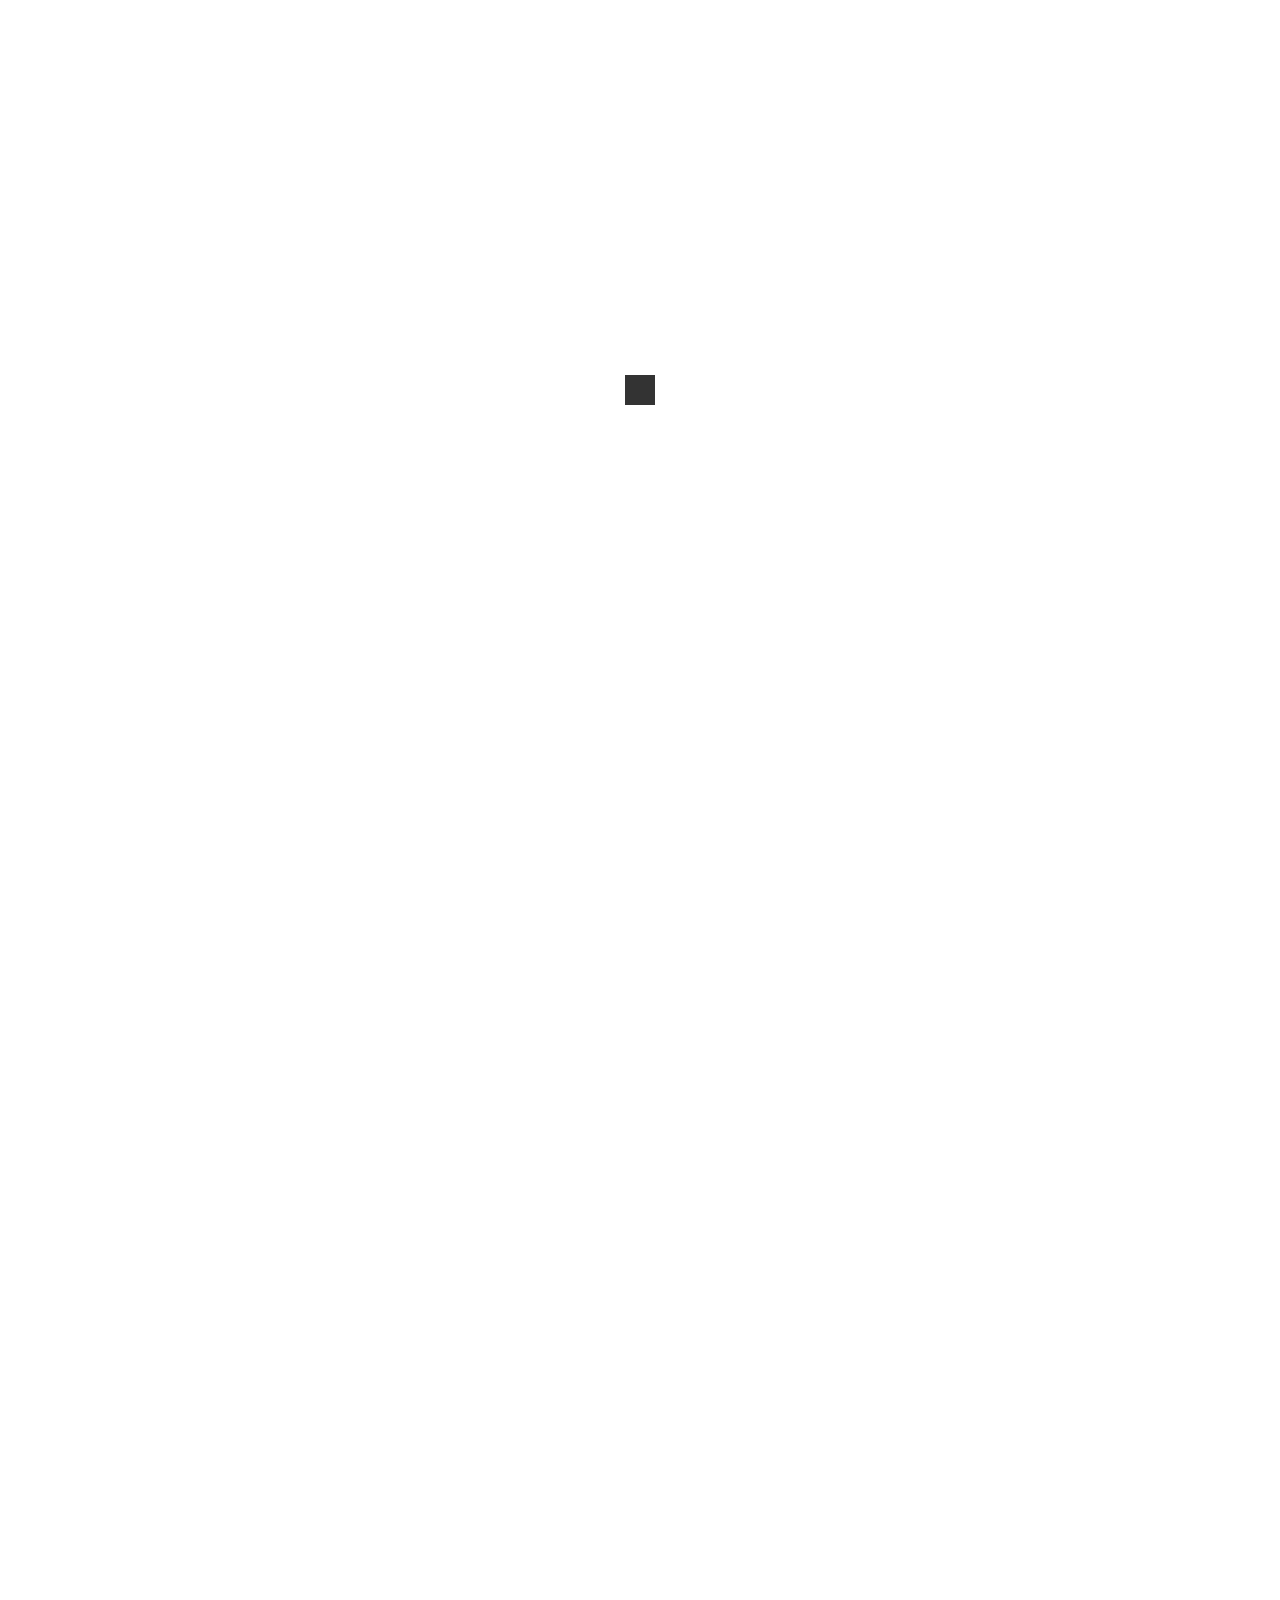
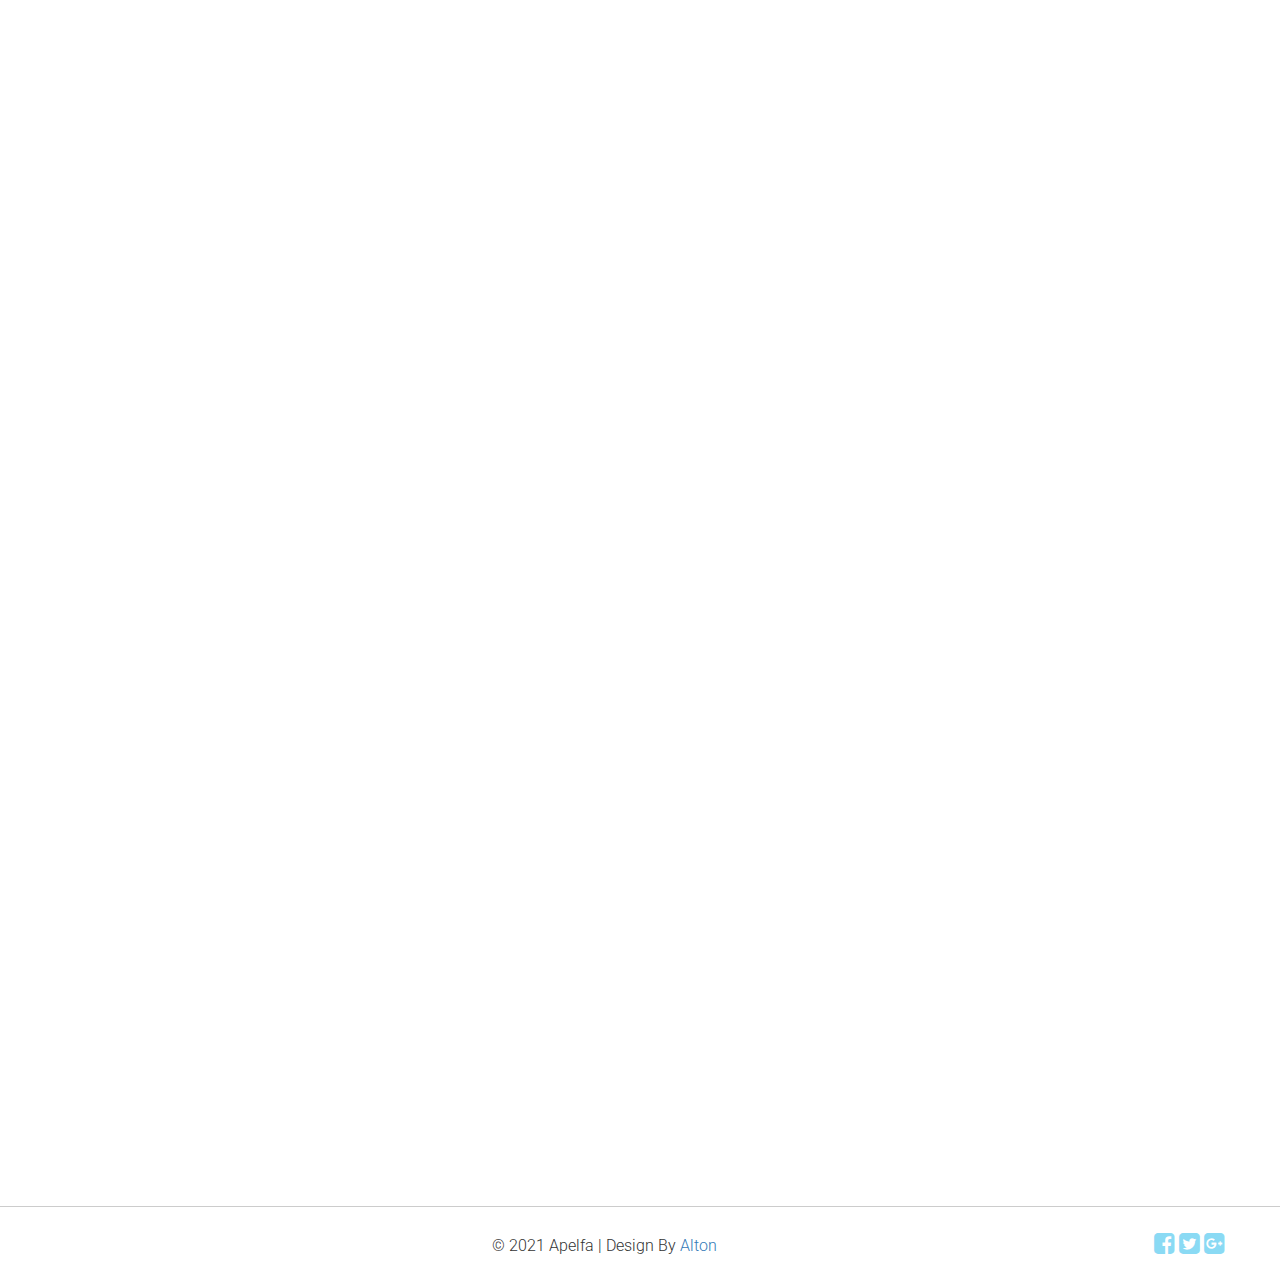
==== commit 366b61be: "upload" ====
--- a/index.html
+++ b/index.html
@@ -1,1506 +1,189 @@
 <!DOCTYPE html>
+
 <html lang="en">
-<head>
-  <meta charset="utf-8">
-  <meta name="viewport" content="width=device-width, initial-scale=1">
-  <title>AdminLTE 3 | Dashboard</title>
+	<head>
+		<meta charset="utf-8">
+		<meta http-equiv="X-UA-Compatible" content="IE=edge">
+		<meta name="viewport" content="width=device-width, initial-scale=1">
+		<title>Apelfa - Aplikasi Pelaporan Kerusakan Infrastruktur</title>
 
-  <!-- Google Font: Source Sans Pro -->
-  <link rel="stylesheet" href="https://fonts.googleapis.com/css?family=Source+Sans+Pro:300,400,400i,700&display=fallback">
-  <!-- Font Awesome -->
-  <link rel="stylesheet" href="plugins/fontawesome-free/css/all.min.css">
-  <!-- Ionicons -->
-  <link rel="stylesheet" href="https://code.ionicframework.com/ionicons/2.0.1/css/ionicons.min.css">
-  <!-- Tempusdominus Bootstrap 4 -->
-  <link rel="stylesheet" href="plugins/tempusdominus-bootstrap-4/css/tempusdominus-bootstrap-4.min.css">
-  <!-- iCheck -->
-  <link rel="stylesheet" href="plugins/icheck-bootstrap/icheck-bootstrap.min.css">
-  <!-- JQVMap -->
-  <link rel="stylesheet" href="plugins/jqvmap/jqvmap.min.css">
-  <!-- Theme style -->
-  <link rel="stylesheet" href="dist/css/adminlte.min.css">
-  <!-- overlayScrollbars -->
-  <link rel="stylesheet" href="plugins/overlayScrollbars/css/OverlayScrollbars.min.css">
-  <!-- Daterange picker -->
-  <link rel="stylesheet" href="plugins/daterangepicker/daterangepicker.css">
-  <!-- summernote -->
-  <link rel="stylesheet" href="plugins/summernote/summernote-bs4.min.css">
-</head>
-<body class="hold-transition sidebar-mini layout-fixed">
-<div class="wrapper">
+		
+		<!-- WEB FONTS -->
+		<link href='http://fonts.googleapis.com/css?family=Roboto:100,300,100italic,400,300italic' rel='stylesheet' type='text/css'>
+		<link href='http://fonts.googleapis.com/css?family=Open+Sans:400,300' rel='stylesheet' type='text/css'>
+		
+		<!-- BOOTSTRAP -->
+		<link href="css/bootstrap.min.css" rel="stylesheet">
+		<!-- FONT AWESOME -->
+		<link rel="stylesheet" href="css/font-awesome.min.css">
+		<!-- CUSTOM STYLING -->
+		<link href="css/styles.css" rel="stylesheet">
+		<!-- PRELOADER -->	
+		<link href="css/loader.css" rel="stylesheet">
+			
+	</head>
+	
+<body>
+	<!-- PRELOADER -->
+		<div id="loader-wrapper">
+			<div id="loader"><div class="sk-spinner sk-spinner-cube-grid"><div class="sk-cube"></div><div class="sk-cube"></div><div class="sk-cube"></div><div class="sk-cube"></div><div class="sk-cube"></div><div class="sk-cube"></div><div class="sk-cube"></div><div class="sk-cube"></div><div class="sk-cube"></div></div></div>
+		</div>	
+		
+	<!-- HEADER -->
+		<section id="header">
+			<div class="container">
+				<div class="row text-center">
+					<div class="col-md-8">
+						<img class="logo" src="images/logo.png" />
+						<h1 class="white-text">Selamat Datang di Website Apelfa</h1>
+						<h5 class="white-text">Untuk melakukan pelaporan silahkan lakukan di form lapor.</h5>
+						<div id="countdown" class="white-text"></div>
+					</div>
+				</div>
+			</div>
+			<div class="animation">
+			<a class="arrow-down-animation" data-scroll href="#about"><i class="fa fa-angle-down"></i></a>
+			</div>
+		</section>
+	<!-- HEADER ENDS -->
+		
+	<!-- ABOUT -->
+		<section id="about">
+			<div class="container">
+				<div class="row text-center">
+					<!-- Section 1 -->
+					<div data-sr="enter top over 1s, wait 0.3s, move 24px, reset" class="col-md-4">
+						<i class="fa fa-laptop"></i>
+						<h3>Melapor dengan Mudah</h3>
+						<div class="colored-line-small-center"></div>
+						<p>Melapor menggunakan apelfa sangan praktis dan mudah.</p>
+					</div>
+					<!-- Section 2 -->
+					<div data-sr="enter bottom over 1s, wait 0.3s, move 24px, reset" class="col-md-4 middle">
+						<i class="fa fa-lightbulb-o"></i>
+						<h3>Hemat Biaya</h3>
+						<div class="colored-line-small-center"></div>						
+						<p>Tanpa datang ke kantor dan tanpa biaya tranport.</p>						
+					</div>
+					<!-- Section 3 -->
+					<div data-sr="enter top over 1s, wait 0.3s, move 24px, reset" class="col-md-4">
+						<i class="fa fa-newspaper-o"></i>
+						<h3>Cepat Tanggap</h3>
+						<div class="colored-line-small-center"></div>
+						<p>Cepat menanggapi laporan dari masyarakat.</p>						
+					</div>
+				</div>
+			</div>			
+		</section>
+	<!-- ABOUT ENDS -->
+	
+	<!-- SUBSCRIBE -->
+		<section id="subscribe">
+			<div class="container">
+				<i data-sr="ease-in over 1s, reset" class="fa fa-envelope icontop"></i>
+				<div class="row text-center">
+					<div class="col-md-8 col-md-offset-2">
+						<h2 data-sr="enter top over 1s, wait 0.3s, move 24px, reset" class="white-text">Daftar Akun</h2>
+						<h5 data-sr="enter bottom over 1s, wait 0.3s, move 24px, reset" class="white-text">Daftarkan Diri Anda Jika Belum Punya Akun</h5>
+						<!-- MAILCHIMP FORM -->
+						<form id="mc_form" role="form">
+							<input data-sr="enter top over 1s, wait 0.3s, move 24px, reset" type="email" class="form-control" id="mc-email" name="mc-email" placeholder="Email Anda"/><br><br>
+							<input data-sr="enter top over 1s, wait 0.3s, move 24px, reset" type="password" class="form-control" id="mc-password" name="mc-password" placeholder="Password Anda" /><br><br>
+							<input data-sr="enter top over 1s, wait 0.3s, move 24px, reset" type="number" class="form-control" id="mc-nik" name="mc-nik" placeholder="NIK Anda" /><br><br>
+							<button data-sr="enter bottom over 1s, wait 0.3s, move 24px, reset" type="submit" class="button-leweb"><b>Daftar</b></button>
+							<label for="mc-email" class="mc-email"></label>
+						</form>
+						<!-- MAILCHIMP FORM ENDS -->
+					</div>
+				</div>
+			</div>	
+		</section>
+	<!-- SUBSCRIBE ENDS -->
+	
+	<!-- CONTACT US -->
+		<section id="contact">
+			<div class="container">
+				<div class="row text-center">
+					<div class="col-md-8 col-md-offset-2">
+						<!-- CONTACT FORM -->
+						<form method="post" action="">
+							<p data-sr="enter top over 1s, wait 0.3s, move 24px, reset" class="contact-info text-center"><b>Form Pelaporan Kerusakan Infrastruktur</b></p>
+							<div data-sr="enter left over 1s, wait 0.3s, move 24px, reset" class="form-group col-md-12">
+								<input type="text" class="form-control" id="name" name="name" placeholder="Nama Tempat" />
+							</div>
+							<div data-sr="enter left over 1s, wait 0.3s, move 24px, reset" class="form-group col-md-6">
+								<input type="file" class="form-control" id="gambar" name="gambar" placeholder="Upload Gambar" />
+							</div>
+							<div data-sr="enter right over 1s, wait 0.3s, move 24px, reset" class="form-group col-md-6">
+								<div class="form-group col-md-6">
+									<select name="subject">
+										<option disabled="disabled" selected="selected">Tingkat kerusakan</option>
+										<option id="tingkat" name="tingkat">Tinggi</option>
+										<option id="tingkat" name="tingkat">Sedang</option>
+										<option id="tingkat" name="tingkat">Rendah</option>
+									</select>
+									<div class="select-dropdown"></div>
+								</div>
+								<div class="form-group col-md-6">
+									<select name="subject">
+										<option disabled="disabled" selected="selected">Jenis Kerusakan</option>
+										<option id="jenis" name="jenis">Taman</option>
+										<option id="jenis" name="jenis">Tempat Sampah</option>
+										<option id="jenis" name="jenis">Jalan Raya</option>
+										<option id="jenis" name="jenis">Toilet Umum</option>
+										<option id="jenis" name="jenis">Rambu Lalu Lintas</option>
+										<option id="jenis" name="jenis">Trotoar</option>
+									</select>
+									<div class="select-dropdown"></div>
+								</div>
+							</div>
+							<div data-sr="enter bottom over 1s, wait 0.3s, move 24px, reset" class="form-group col-md-12">
+								<textarea cols="60" rows="3" id="rincian" name="rincian" class="form-control" placeholder="Rincian Kerusakan"></textarea>
+							</div>
+							<div data-sr="enter bottom over 1s, wait 0.3s, move 24px, reset" class="form-group col-md-12">
+								<textarea cols="60" rows="3" id="alamat" name="alamat" class="form-control" placeholder="Alamat Kerusakan"></textarea>
+							</div>
+							<div data-sr="enter bottom over 1s, wait 0.3s, move 24px, reset" class="form-group col-md-12">
+								<button type="submit" class="button-leweb col-md-12">Kirim</button>
+							</div>
+						</form>			
+						<!-- CONTACT FORM ENDS -->	
+					</div>				
+				</div>
+			</div>
+		</section>
+	<!-- CONTACT ENDS -->
+	
+	<!-- FOOTER -->
+		<footer id="footer">
+			<div class="container">
+				<div class="row text-center">	
+					<p>
+						&copy; 2021 Apelfa | Design By <a href="http://site.alt-on.net">Alton</a>
+						<span class="social">
+							<a href="#"><i class="fa fa-facebook-square"></i></a>
+							<a href="#"><i class="fa fa-twitter-square"></i></a> 
+							<a href="#"><i class="fa fa-google-plus-square"></i></a>
+						</span>
+					</p>
+				</div>
+			</div>		
+		</footer>
+	<!-- FOOTER ENDS -->	
 
-  <!-- Preloader -->
-  <div class="preloader flex-column justify-content-center align-items-center">
-    <img class="animation__shake" src="dist/img/AdminLTELogo.png" alt="AdminLTELogo" height="60" width="60">
-  </div>
+	
+		<!-- jQuery (necessary for Bootstrap's JavaScript plugins) -->
+		<script src="https://ajax.googleapis.com/ajax/libs/jquery/1.11.2/jquery.min.js"></script>
+		<!-- Include all compiled plugins (below), or include individual files as needed -->
+		<script src="js/bootstrap.min.js"></script>
+		<!-- SMOOTH SCROLL -->
+		<script src="js/smooth-scroll.min.js"></script>
+		<!-- PARALLAX IMG -->
+		<script src="js/jquery.parallax-1.1.3.js"></script>
+		<!-- SCROLL REVEAL -->
+		<script src="js/scrollReveal.min.js"></script>
+		<!-- FUNCTIONS -->
+		<script src="js/functions.js"></script>
 
-  <!-- Navbar -->
-  <nav class="main-header navbar navbar-expand navbar-white navbar-light">
-    <!-- Left navbar links -->
-    <ul class="navbar-nav">
-      <li class="nav-item">
-        <a class="nav-link" data-widget="pushmenu" href="#" role="button"><i class="fas fa-bars"></i></a>
-      </li>
-      <li class="nav-item d-none d-sm-inline-block">
-        <a href="index3.html" class="nav-link">Home</a>
-      </li>
-      <li class="nav-item d-none d-sm-inline-block">
-        <a href="#" class="nav-link">Contact</a>
-      </li>
-    </ul>
-
-    <!-- Right navbar links -->
-    <ul class="navbar-nav ml-auto">
-      <!-- Navbar Search -->
-      <li class="nav-item">
-        <a class="nav-link" data-widget="navbar-search" href="#" role="button">
-          <i class="fas fa-search"></i>
-        </a>
-        <div class="navbar-search-block">
-          <form class="form-inline">
-            <div class="input-group input-group-sm">
-              <input class="form-control form-control-navbar" type="search" placeholder="Search" aria-label="Search">
-              <div class="input-group-append">
-                <button class="btn btn-navbar" type="submit">
-                  <i class="fas fa-search"></i>
-                </button>
-                <button class="btn btn-navbar" type="button" data-widget="navbar-search">
-                  <i class="fas fa-times"></i>
-                </button>
-              </div>
-            </div>
-          </form>
-        </div>
-      </li>
-
-      <!-- Messages Dropdown Menu -->
-      <li class="nav-item dropdown">
-        <a class="nav-link" data-toggle="dropdown" href="#">
-          <i class="far fa-comments"></i>
-          <span class="badge badge-danger navbar-badge">3</span>
-        </a>
-        <div class="dropdown-menu dropdown-menu-lg dropdown-menu-right">
-          <a href="#" class="dropdown-item">
-            <!-- Message Start -->
-            <div class="media">
-              <img src="dist/img/user1-128x128.jpg" alt="User Avatar" class="img-size-50 mr-3 img-circle">
-              <div class="media-body">
-                <h3 class="dropdown-item-title">
-                  Brad Diesel
-                  <span class="float-right text-sm text-danger"><i class="fas fa-star"></i></span>
-                </h3>
-                <p class="text-sm">Call me whenever you can...</p>
-                <p class="text-sm text-muted"><i class="far fa-clock mr-1"></i> 4 Hours Ago</p>
-              </div>
-            </div>
-            <!-- Message End -->
-          </a>
-          <div class="dropdown-divider"></div>
-          <a href="#" class="dropdown-item">
-            <!-- Message Start -->
-            <div class="media">
-              <img src="dist/img/user8-128x128.jpg" alt="User Avatar" class="img-size-50 img-circle mr-3">
-              <div class="media-body">
-                <h3 class="dropdown-item-title">
-                  John Pierce
-                  <span class="float-right text-sm text-muted"><i class="fas fa-star"></i></span>
-                </h3>
-                <p class="text-sm">I got your message bro</p>
-                <p class="text-sm text-muted"><i class="far fa-clock mr-1"></i> 4 Hours Ago</p>
-              </div>
-            </div>
-            <!-- Message End -->
-          </a>
-          <div class="dropdown-divider"></div>
-          <a href="#" class="dropdown-item">
-            <!-- Message Start -->
-            <div class="media">
-              <img src="dist/img/user3-128x128.jpg" alt="User Avatar" class="img-size-50 img-circle mr-3">
-              <div class="media-body">
-                <h3 class="dropdown-item-title">
-                  Nora Silvester
-                  <span class="float-right text-sm text-warning"><i class="fas fa-star"></i></span>
-                </h3>
-                <p class="text-sm">The subject goes here</p>
-                <p class="text-sm text-muted"><i class="far fa-clock mr-1"></i> 4 Hours Ago</p>
-              </div>
-            </div>
-            <!-- Message End -->
-          </a>
-          <div class="dropdown-divider"></div>
-          <a href="#" class="dropdown-item dropdown-footer">See All Messages</a>
-        </div>
-      </li>
-      <!-- Notifications Dropdown Menu -->
-      <li class="nav-item dropdown">
-        <a class="nav-link" data-toggle="dropdown" href="#">
-          <i class="far fa-bell"></i>
-          <span class="badge badge-warning navbar-badge">15</span>
-        </a>
-        <div class="dropdown-menu dropdown-menu-lg dropdown-menu-right">
-          <span class="dropdown-item dropdown-header">15 Notifications</span>
-          <div class="dropdown-divider"></div>
-          <a href="#" class="dropdown-item">
-            <i class="fas fa-envelope mr-2"></i> 4 new messages
-            <span class="float-right text-muted text-sm">3 mins</span>
-          </a>
-          <div class="dropdown-divider"></div>
-          <a href="#" class="dropdown-item">
-            <i class="fas fa-users mr-2"></i> 8 friend requests
-            <span class="float-right text-muted text-sm">12 hours</span>
-          </a>
-          <div class="dropdown-divider"></div>
-          <a href="#" class="dropdown-item">
-            <i class="fas fa-file mr-2"></i> 3 new reports
-            <span class="float-right text-muted text-sm">2 days</span>
-          </a>
-          <div class="dropdown-divider"></div>
-          <a href="#" class="dropdown-item dropdown-footer">See All Notifications</a>
-        </div>
-      </li>
-      <li class="nav-item">
-        <a class="nav-link" data-widget="fullscreen" href="#" role="button">
-          <i class="fas fa-expand-arrows-alt"></i>
-        </a>
-      </li>
-      <li class="nav-item">
-        <a class="nav-link" data-widget="control-sidebar" data-slide="true" href="#" role="button">
-          <i class="fas fa-th-large"></i>
-        </a>
-      </li>
-    </ul>
-  </nav>
-  <!-- /.navbar -->
-
-  <!-- Main Sidebar Container -->
-  <aside class="main-sidebar sidebar-dark-primary elevation-4">
-    <!-- Brand Logo -->
-    <a href="index3.html" class="brand-link">
-      <img src="dist/img/AdminLTELogo.png" alt="AdminLTE Logo" class="brand-image img-circle elevation-3" style="opacity: .8">
-      <span class="brand-text font-weight-light">AdminLTE 3</span>
-    </a>
-
-    <!-- Sidebar -->
-    <div class="sidebar">
-      <!-- Sidebar user panel (optional) -->
-      <div class="user-panel mt-3 pb-3 mb-3 d-flex">
-        <div class="image">
-          <img src="dist/img/user2-160x160.jpg" class="img-circle elevation-2" alt="User Image">
-        </div>
-        <div class="info">
-          <a href="#" class="d-block">Alexander Pierce</a>
-        </div>
-      </div>
-
-      <!-- SidebarSearch Form -->
-      <div class="form-inline">
-        <div class="input-group" data-widget="sidebar-search">
-          <input class="form-control form-control-sidebar" type="search" placeholder="Search" aria-label="Search">
-          <div class="input-group-append">
-            <button class="btn btn-sidebar">
-              <i class="fas fa-search fa-fw"></i>
-            </button>
-          </div>
-        </div>
-      </div>
-
-      <!-- Sidebar Menu -->
-      <nav class="mt-2">
-        <ul class="nav nav-pills nav-sidebar flex-column" data-widget="treeview" role="menu" data-accordion="false">
-          <!-- Add icons to the links using the .nav-icon class
-               with font-awesome or any other icon font library -->
-          <li class="nav-item menu-open">
-            <a href="#" class="nav-link active">
-              <i class="nav-icon fas fa-tachometer-alt"></i>
-              <p>
-                Dashboard
-                <i class="right fas fa-angle-left"></i>
-              </p>
-            </a>
-            <ul class="nav nav-treeview">
-              <li class="nav-item">
-                <a href="./index.html" class="nav-link active">
-                  <i class="far fa-circle nav-icon"></i>
-                  <p>Dashboard v1</p>
-                </a>
-              </li>
-              <li class="nav-item">
-                <a href="./index2.html" class="nav-link">
-                  <i class="far fa-circle nav-icon"></i>
-                  <p>Dashboard v2</p>
-                </a>
-              </li>
-              <li class="nav-item">
-                <a href="./index3.html" class="nav-link">
-                  <i class="far fa-circle nav-icon"></i>
-                  <p>Dashboard v3</p>
-                </a>
-              </li>
-            </ul>
-          </li>
-          <li class="nav-item">
-            <a href="pages/widgets.html" class="nav-link">
-              <i class="nav-icon fas fa-th"></i>
-              <p>
-                Widgets
-                <span class="right badge badge-danger">New</span>
-              </p>
-            </a>
-          </li>
-          <li class="nav-item">
-            <a href="#" class="nav-link">
-              <i class="nav-icon fas fa-copy"></i>
-              <p>
-                Layout Options
-                <i class="fas fa-angle-left right"></i>
-                <span class="badge badge-info right">6</span>
-              </p>
-            </a>
-            <ul class="nav nav-treeview">
-              <li class="nav-item">
-                <a href="pages/layout/top-nav.html" class="nav-link">
-                  <i class="far fa-circle nav-icon"></i>
-                  <p>Top Navigation</p>
-                </a>
-              </li>
-              <li class="nav-item">
-                <a href="pages/layout/top-nav-sidebar.html" class="nav-link">
-                  <i class="far fa-circle nav-icon"></i>
-                  <p>Top Navigation + Sidebar</p>
-                </a>
-              </li>
-              <li class="nav-item">
-                <a href="pages/layout/boxed.html" class="nav-link">
-                  <i class="far fa-circle nav-icon"></i>
-                  <p>Boxed</p>
-                </a>
-              </li>
-              <li class="nav-item">
-                <a href="pages/layout/fixed-sidebar.html" class="nav-link">
-                  <i class="far fa-circle nav-icon"></i>
-                  <p>Fixed Sidebar</p>
-                </a>
-              </li>
-              <li class="nav-item">
-                <a href="pages/layout/fixed-sidebar-custom.html" class="nav-link">
-                  <i class="far fa-circle nav-icon"></i>
-                  <p>Fixed Sidebar <small>+ Custom Area</small></p>
-                </a>
-              </li>
-              <li class="nav-item">
-                <a href="pages/layout/fixed-topnav.html" class="nav-link">
-                  <i class="far fa-circle nav-icon"></i>
-                  <p>Fixed Navbar</p>
-                </a>
-              </li>
-              <li class="nav-item">
-                <a href="pages/layout/fixed-footer.html" class="nav-link">
-                  <i class="far fa-circle nav-icon"></i>
-                  <p>Fixed Footer</p>
-                </a>
-              </li>
-              <li class="nav-item">
-                <a href="pages/layout/collapsed-sidebar.html" class="nav-link">
-                  <i class="far fa-circle nav-icon"></i>
-                  <p>Collapsed Sidebar</p>
-                </a>
-              </li>
-            </ul>
-          </li>
-          <li class="nav-item">
-            <a href="#" class="nav-link">
-              <i class="nav-icon fas fa-chart-pie"></i>
-              <p>
-                Charts
-                <i class="right fas fa-angle-left"></i>
-              </p>
-            </a>
-            <ul class="nav nav-treeview">
-              <li class="nav-item">
-                <a href="pages/charts/chartjs.html" class="nav-link">
-                  <i class="far fa-circle nav-icon"></i>
-                  <p>ChartJS</p>
-                </a>
-              </li>
-              <li class="nav-item">
-                <a href="pages/charts/flot.html" class="nav-link">
-                  <i class="far fa-circle nav-icon"></i>
-                  <p>Flot</p>
-                </a>
-              </li>
-              <li class="nav-item">
-                <a href="pages/charts/inline.html" class="nav-link">
-                  <i class="far fa-circle nav-icon"></i>
-                  <p>Inline</p>
-                </a>
-              </li>
-              <li class="nav-item">
-                <a href="pages/charts/uplot.html" class="nav-link">
-                  <i class="far fa-circle nav-icon"></i>
-                  <p>uPlot</p>
-                </a>
-              </li>
-            </ul>
-          </li>
-          <li class="nav-item">
-            <a href="#" class="nav-link">
-              <i class="nav-icon fas fa-tree"></i>
-              <p>
-                UI Elements
-                <i class="fas fa-angle-left right"></i>
-              </p>
-            </a>
-            <ul class="nav nav-treeview">
-              <li class="nav-item">
-                <a href="pages/UI/general.html" class="nav-link">
-                  <i class="far fa-circle nav-icon"></i>
-                  <p>General</p>
-                </a>
-              </li>
-              <li class="nav-item">
-                <a href="pages/UI/icons.html" class="nav-link">
-                  <i class="far fa-circle nav-icon"></i>
-                  <p>Icons</p>
-                </a>
-              </li>
-              <li class="nav-item">
-                <a href="pages/UI/buttons.html" class="nav-link">
-                  <i class="far fa-circle nav-icon"></i>
-                  <p>Buttons</p>
-                </a>
-              </li>
-              <li class="nav-item">
-                <a href="pages/UI/sliders.html" class="nav-link">
-                  <i class="far fa-circle nav-icon"></i>
-                  <p>Sliders</p>
-                </a>
-              </li>
-              <li class="nav-item">
-                <a href="pages/UI/modals.html" class="nav-link">
-                  <i class="far fa-circle nav-icon"></i>
-                  <p>Modals & Alerts</p>
-                </a>
-              </li>
-              <li class="nav-item">
-                <a href="pages/UI/navbar.html" class="nav-link">
-                  <i class="far fa-circle nav-icon"></i>
-                  <p>Navbar & Tabs</p>
-                </a>
-              </li>
-              <li class="nav-item">
-                <a href="pages/UI/timeline.html" class="nav-link">
-                  <i class="far fa-circle nav-icon"></i>
-                  <p>Timeline</p>
-                </a>
-              </li>
-              <li class="nav-item">
-                <a href="pages/UI/ribbons.html" class="nav-link">
-                  <i class="far fa-circle nav-icon"></i>
-                  <p>Ribbons</p>
-                </a>
-              </li>
-            </ul>
-          </li>
-          <li class="nav-item">
-            <a href="#" class="nav-link">
-              <i class="nav-icon fas fa-edit"></i>
-              <p>
-                Forms
-                <i class="fas fa-angle-left right"></i>
-              </p>
-            </a>
-            <ul class="nav nav-treeview">
-              <li class="nav-item">
-                <a href="pages/forms/general.html" class="nav-link">
-                  <i class="far fa-circle nav-icon"></i>
-                  <p>General Elements</p>
-                </a>
-              </li>
-              <li class="nav-item">
-                <a href="pages/forms/advanced.html" class="nav-link">
-                  <i class="far fa-circle nav-icon"></i>
-                  <p>Advanced Elements</p>
-                </a>
-              </li>
-              <li class="nav-item">
-                <a href="pages/forms/editors.html" class="nav-link">
-                  <i class="far fa-circle nav-icon"></i>
-                  <p>Editors</p>
-                </a>
-              </li>
-              <li class="nav-item">
-                <a href="pages/forms/validation.html" class="nav-link">
-                  <i class="far fa-circle nav-icon"></i>
-                  <p>Validation</p>
-                </a>
-              </li>
-            </ul>
-          </li>
-          <li class="nav-item">
-            <a href="#" class="nav-link">
-              <i class="nav-icon fas fa-table"></i>
-              <p>
-                Tables
-                <i class="fas fa-angle-left right"></i>
-              </p>
-            </a>
-            <ul class="nav nav-treeview">
-              <li class="nav-item">
-                <a href="pages/tables/simple.html" class="nav-link">
-                  <i class="far fa-circle nav-icon"></i>
-                  <p>Simple Tables</p>
-                </a>
-              </li>
-              <li class="nav-item">
-                <a href="pages/tables/data.html" class="nav-link">
-                  <i class="far fa-circle nav-icon"></i>
-                  <p>DataTables</p>
-                </a>
-              </li>
-              <li class="nav-item">
-                <a href="pages/tables/jsgrid.html" class="nav-link">
-                  <i class="far fa-circle nav-icon"></i>
-                  <p>jsGrid</p>
-                </a>
-              </li>
-            </ul>
-          </li>
-          <li class="nav-header">EXAMPLES</li>
-          <li class="nav-item">
-            <a href="pages/calendar.html" class="nav-link">
-              <i class="nav-icon far fa-calendar-alt"></i>
-              <p>
-                Calendar
-                <span class="badge badge-info right">2</span>
-              </p>
-            </a>
-          </li>
-          <li class="nav-item">
-            <a href="pages/gallery.html" class="nav-link">
-              <i class="nav-icon far fa-image"></i>
-              <p>
-                Gallery
-              </p>
-            </a>
-          </li>
-          <li class="nav-item">
-            <a href="pages/kanban.html" class="nav-link">
-              <i class="nav-icon fas fa-columns"></i>
-              <p>
-                Kanban Board
-              </p>
-            </a>
-          </li>
-          <li class="nav-item">
-            <a href="#" class="nav-link">
-              <i class="nav-icon far fa-envelope"></i>
-              <p>
-                Mailbox
-                <i class="fas fa-angle-left right"></i>
-              </p>
-            </a>
-            <ul class="nav nav-treeview">
-              <li class="nav-item">
-                <a href="pages/mailbox/mailbox.html" class="nav-link">
-                  <i class="far fa-circle nav-icon"></i>
-                  <p>Inbox</p>
-                </a>
-              </li>
-              <li class="nav-item">
-                <a href="pages/mailbox/compose.html" class="nav-link">
-                  <i class="far fa-circle nav-icon"></i>
-                  <p>Compose</p>
-                </a>
-              </li>
-              <li class="nav-item">
-                <a href="pages/mailbox/read-mail.html" class="nav-link">
-                  <i class="far fa-circle nav-icon"></i>
-                  <p>Read</p>
-                </a>
-              </li>
-            </ul>
-          </li>
-          <li class="nav-item">
-            <a href="#" class="nav-link">
-              <i class="nav-icon fas fa-book"></i>
-              <p>
-                Pages
-                <i class="fas fa-angle-left right"></i>
-              </p>
-            </a>
-            <ul class="nav nav-treeview">
-              <li class="nav-item">
-                <a href="pages/examples/invoice.html" class="nav-link">
-                  <i class="far fa-circle nav-icon"></i>
-                  <p>Invoice</p>
-                </a>
-              </li>
-              <li class="nav-item">
-                <a href="pages/examples/profile.html" class="nav-link">
-                  <i class="far fa-circle nav-icon"></i>
-                  <p>Profile</p>
-                </a>
-              </li>
-              <li class="nav-item">
-                <a href="pages/examples/e-commerce.html" class="nav-link">
-                  <i class="far fa-circle nav-icon"></i>
-                  <p>E-commerce</p>
-                </a>
-              </li>
-              <li class="nav-item">
-                <a href="pages/examples/projects.html" class="nav-link">
-                  <i class="far fa-circle nav-icon"></i>
-                  <p>Projects</p>
-                </a>
-              </li>
-              <li class="nav-item">
-                <a href="pages/examples/project-add.html" class="nav-link">
-                  <i class="far fa-circle nav-icon"></i>
-                  <p>Project Add</p>
-                </a>
-              </li>
-              <li class="nav-item">
-                <a href="pages/examples/project-edit.html" class="nav-link">
-                  <i class="far fa-circle nav-icon"></i>
-                  <p>Project Edit</p>
-                </a>
-              </li>
-              <li class="nav-item">
-                <a href="pages/examples/project-detail.html" class="nav-link">
-                  <i class="far fa-circle nav-icon"></i>
-                  <p>Project Detail</p>
-                </a>
-              </li>
-              <li class="nav-item">
-                <a href="pages/examples/contacts.html" class="nav-link">
-                  <i class="far fa-circle nav-icon"></i>
-                  <p>Contacts</p>
-                </a>
-              </li>
-              <li class="nav-item">
-                <a href="pages/examples/faq.html" class="nav-link">
-                  <i class="far fa-circle nav-icon"></i>
-                  <p>FAQ</p>
-                </a>
-              </li>
-              <li class="nav-item">
-                <a href="pages/examples/contact-us.html" class="nav-link">
-                  <i class="far fa-circle nav-icon"></i>
-                  <p>Contact us</p>
-                </a>
-              </li>
-            </ul>
-          </li>
-          <li class="nav-item">
-            <a href="#" class="nav-link">
-              <i class="nav-icon far fa-plus-square"></i>
-              <p>
-                Extras
-                <i class="fas fa-angle-left right"></i>
-              </p>
-            </a>
-            <ul class="nav nav-treeview">
-              <li class="nav-item">
-                <a href="#" class="nav-link">
-                  <i class="far fa-circle nav-icon"></i>
-                  <p>
-                    Login & Register v1
-                    <i class="fas fa-angle-left right"></i>
-                  </p>
-                </a>
-                <ul class="nav nav-treeview">
-                  <li class="nav-item">
-                    <a href="pages/examples/login.html" class="nav-link">
-                      <i class="far fa-circle nav-icon"></i>
-                      <p>Login v1</p>
-                    </a>
-                  </li>
-                  <li class="nav-item">
-                    <a href="pages/examples/register.html" class="nav-link">
-                      <i class="far fa-circle nav-icon"></i>
-                      <p>Register v1</p>
-                    </a>
-                  </li>
-                  <li class="nav-item">
-                    <a href="pages/examples/forgot-password.html" class="nav-link">
-                      <i class="far fa-circle nav-icon"></i>
-                      <p>Forgot Password v1</p>
-                    </a>
-                  </li>
-                  <li class="nav-item">
-                    <a href="pages/examples/recover-password.html" class="nav-link">
-                      <i class="far fa-circle nav-icon"></i>
-                      <p>Recover Password v1</p>
-                    </a>
-                  </li>
-                </ul>
-              </li>
-              <li class="nav-item">
-                <a href="#" class="nav-link">
-                  <i class="far fa-circle nav-icon"></i>
-                  <p>
-                    Login & Register v2
-                    <i class="fas fa-angle-left right"></i>
-                  </p>
-                </a>
-                <ul class="nav nav-treeview">
-                  <li class="nav-item">
-                    <a href="pages/examples/login-v2.html" class="nav-link">
-                      <i class="far fa-circle nav-icon"></i>
-                      <p>Login v2</p>
-                    </a>
-                  </li>
-                  <li class="nav-item">
-                    <a href="pages/examples/register-v2.html" class="nav-link">
-                      <i class="far fa-circle nav-icon"></i>
-                      <p>Register v2</p>
-                    </a>
-                  </li>
-                  <li class="nav-item">
-                    <a href="pages/examples/forgot-password-v2.html" class="nav-link">
-                      <i class="far fa-circle nav-icon"></i>
-                      <p>Forgot Password v2</p>
-                    </a>
-                  </li>
-                  <li class="nav-item">
-                    <a href="pages/examples/recover-password-v2.html" class="nav-link">
-                      <i class="far fa-circle nav-icon"></i>
-                      <p>Recover Password v2</p>
-                    </a>
-                  </li>
-                </ul>
-              </li>
-              <li class="nav-item">
-                <a href="pages/examples/lockscreen.html" class="nav-link">
-                  <i class="far fa-circle nav-icon"></i>
-                  <p>Lockscreen</p>
-                </a>
-              </li>
-              <li class="nav-item">
-                <a href="pages/examples/legacy-user-menu.html" class="nav-link">
-                  <i class="far fa-circle nav-icon"></i>
-                  <p>Legacy User Menu</p>
-                </a>
-              </li>
-              <li class="nav-item">
-                <a href="pages/examples/language-menu.html" class="nav-link">
-                  <i class="far fa-circle nav-icon"></i>
-                  <p>Language Menu</p>
-                </a>
-              </li>
-              <li class="nav-item">
-                <a href="pages/examples/404.html" class="nav-link">
-                  <i class="far fa-circle nav-icon"></i>
-                  <p>Error 404</p>
-                </a>
-              </li>
-              <li class="nav-item">
-                <a href="pages/examples/500.html" class="nav-link">
-                  <i class="far fa-circle nav-icon"></i>
-                  <p>Error 500</p>
-                </a>
-              </li>
-              <li class="nav-item">
-                <a href="pages/examples/pace.html" class="nav-link">
-                  <i class="far fa-circle nav-icon"></i>
-                  <p>Pace</p>
-                </a>
-              </li>
-              <li class="nav-item">
-                <a href="pages/examples/blank.html" class="nav-link">
-                  <i class="far fa-circle nav-icon"></i>
-                  <p>Blank Page</p>
-                </a>
-              </li>
-              <li class="nav-item">
-                <a href="starter.html" class="nav-link">
-                  <i class="far fa-circle nav-icon"></i>
-                  <p>Starter Page</p>
-                </a>
-              </li>
-            </ul>
-          </li>
-          <li class="nav-item">
-            <a href="#" class="nav-link">
-              <i class="nav-icon fas fa-search"></i>
-              <p>
-                Search
-                <i class="fas fa-angle-left right"></i>
-              </p>
-            </a>
-            <ul class="nav nav-treeview">
-              <li class="nav-item">
-                <a href="pages/search/simple.html" class="nav-link">
-                  <i class="far fa-circle nav-icon"></i>
-                  <p>Simple Search</p>
-                </a>
-              </li>
-              <li class="nav-item">
-                <a href="pages/search/enhanced.html" class="nav-link">
-                  <i class="far fa-circle nav-icon"></i>
-                  <p>Enhanced</p>
-                </a>
-              </li>
-            </ul>
-          </li>
-          <li class="nav-header">MISCELLANEOUS</li>
-          <li class="nav-item">
-            <a href="iframe.html" class="nav-link">
-              <i class="nav-icon fas fa-ellipsis-h"></i>
-              <p>Tabbed IFrame Plugin</p>
-            </a>
-          </li>
-          <li class="nav-item">
-            <a href="https://adminlte.io/docs/3.1/" class="nav-link">
-              <i class="nav-icon fas fa-file"></i>
-              <p>Documentation</p>
-            </a>
-          </li>
-          <li class="nav-header">MULTI LEVEL EXAMPLE</li>
-          <li class="nav-item">
-            <a href="#" class="nav-link">
-              <i class="fas fa-circle nav-icon"></i>
-              <p>Level 1</p>
-            </a>
-          </li>
-          <li class="nav-item">
-            <a href="#" class="nav-link">
-              <i class="nav-icon fas fa-circle"></i>
-              <p>
-                Level 1
-                <i class="right fas fa-angle-left"></i>
-              </p>
-            </a>
-            <ul class="nav nav-treeview">
-              <li class="nav-item">
-                <a href="#" class="nav-link">
-                  <i class="far fa-circle nav-icon"></i>
-                  <p>Level 2</p>
-                </a>
-              </li>
-              <li class="nav-item">
-                <a href="#" class="nav-link">
-                  <i class="far fa-circle nav-icon"></i>
-                  <p>
-                    Level 2
-                    <i class="right fas fa-angle-left"></i>
-                  </p>
-                </a>
-                <ul class="nav nav-treeview">
-                  <li class="nav-item">
-                    <a href="#" class="nav-link">
-                      <i class="far fa-dot-circle nav-icon"></i>
-                      <p>Level 3</p>
-                    </a>
-                  </li>
-                  <li class="nav-item">
-                    <a href="#" class="nav-link">
-                      <i class="far fa-dot-circle nav-icon"></i>
-                      <p>Level 3</p>
-                    </a>
-                  </li>
-                  <li class="nav-item">
-                    <a href="#" class="nav-link">
-                      <i class="far fa-dot-circle nav-icon"></i>
-                      <p>Level 3</p>
-                    </a>
-                  </li>
-                </ul>
-              </li>
-              <li class="nav-item">
-                <a href="#" class="nav-link">
-                  <i class="far fa-circle nav-icon"></i>
-                  <p>Level 2</p>
-                </a>
-              </li>
-            </ul>
-          </li>
-          <li class="nav-item">
-            <a href="#" class="nav-link">
-              <i class="fas fa-circle nav-icon"></i>
-              <p>Level 1</p>
-            </a>
-          </li>
-          <li class="nav-header">LABELS</li>
-          <li class="nav-item">
-            <a href="#" class="nav-link">
-              <i class="nav-icon far fa-circle text-danger"></i>
-              <p class="text">Important</p>
-            </a>
-          </li>
-          <li class="nav-item">
-            <a href="#" class="nav-link">
-              <i class="nav-icon far fa-circle text-warning"></i>
-              <p>Warning</p>
-            </a>
-          </li>
-          <li class="nav-item">
-            <a href="#" class="nav-link">
-              <i class="nav-icon far fa-circle text-info"></i>
-              <p>Informational</p>
-            </a>
-          </li>
-        </ul>
-      </nav>
-      <!-- /.sidebar-menu -->
-    </div>
-    <!-- /.sidebar -->
-  </aside>
-
-  <!-- Content Wrapper. Contains page content -->
-  <div class="content-wrapper">
-    <!-- Content Header (Page header) -->
-    <div class="content-header">
-      <div class="container-fluid">
-        <div class="row mb-2">
-          <div class="col-sm-6">
-            <h1 class="m-0">Dashboard</h1>
-          </div><!-- /.col -->
-          <div class="col-sm-6">
-            <ol class="breadcrumb float-sm-right">
-              <li class="breadcrumb-item"><a href="#">Home</a></li>
-              <li class="breadcrumb-item active">Dashboard v1</li>
-            </ol>
-          </div><!-- /.col -->
-        </div><!-- /.row -->
-      </div><!-- /.container-fluid -->
-    </div>
-    <!-- /.content-header -->
-
-    <!-- Main content -->
-    <section class="content">
-      <div class="container-fluid">
-        <!-- Small boxes (Stat box) -->
-        <div class="row">
-          <div class="col-lg-3 col-6">
-            <!-- small box -->
-            <div class="small-box bg-info">
-              <div class="inner">
-                <h3>150</h3>
-
-                <p>New Orders</p>
-              </div>
-              <div class="icon">
-                <i class="ion ion-bag"></i>
-              </div>
-              <a href="#" class="small-box-footer">More info <i class="fas fa-arrow-circle-right"></i></a>
-            </div>
-          </div>
-          <!-- ./col -->
-          <div class="col-lg-3 col-6">
-            <!-- small box -->
-            <div class="small-box bg-success">
-              <div class="inner">
-                <h3>53<sup style="font-size: 20px">%</sup></h3>
-
-                <p>Bounce Rate</p>
-              </div>
-              <div class="icon">
-                <i class="ion ion-stats-bars"></i>
-              </div>
-              <a href="#" class="small-box-footer">More info <i class="fas fa-arrow-circle-right"></i></a>
-            </div>
-          </div>
-          <!-- ./col -->
-          <div class="col-lg-3 col-6">
-            <!-- small box -->
-            <div class="small-box bg-warning">
-              <div class="inner">
-                <h3>44</h3>
-
-                <p>User Registrations</p>
-              </div>
-              <div class="icon">
-                <i class="ion ion-person-add"></i>
-              </div>
-              <a href="#" class="small-box-footer">More info <i class="fas fa-arrow-circle-right"></i></a>
-            </div>
-          </div>
-          <!-- ./col -->
-          <div class="col-lg-3 col-6">
-            <!-- small box -->
-            <div class="small-box bg-danger">
-              <div class="inner">
-                <h3>65</h3>
-
-                <p>Unique Visitors</p>
-              </div>
-              <div class="icon">
-                <i class="ion ion-pie-graph"></i>
-              </div>
-              <a href="#" class="small-box-footer">More info <i class="fas fa-arrow-circle-right"></i></a>
-            </div>
-          </div>
-          <!-- ./col -->
-        </div>
-        <!-- /.row -->
-        <!-- Main row -->
-        <div class="row">
-          <!-- Left col -->
-          <section class="col-lg-7 connectedSortable">
-            <!-- Custom tabs (Charts with tabs)-->
-            <div class="card">
-              <div class="card-header">
-                <h3 class="card-title">
-                  <i class="fas fa-chart-pie mr-1"></i>
-                  Sales
-                </h3>
-                <div class="card-tools">
-                  <ul class="nav nav-pills ml-auto">
-                    <li class="nav-item">
-                      <a class="nav-link active" href="#revenue-chart" data-toggle="tab">Area</a>
-                    </li>
-                    <li class="nav-item">
-                      <a class="nav-link" href="#sales-chart" data-toggle="tab">Donut</a>
-                    </li>
-                  </ul>
-                </div>
-              </div><!-- /.card-header -->
-              <div class="card-body">
-                <div class="tab-content p-0">
-                  <!-- Morris chart - Sales -->
-                  <div class="chart tab-pane active" id="revenue-chart"
-                       style="position: relative; height: 300px;">
-                      <canvas id="revenue-chart-canvas" height="300" style="height: 300px;"></canvas>
-                   </div>
-                  <div class="chart tab-pane" id="sales-chart" style="position: relative; height: 300px;">
-                    <canvas id="sales-chart-canvas" height="300" style="height: 300px;"></canvas>
-                  </div>
-                </div>
-              </div><!-- /.card-body -->
-            </div>
-            <!-- /.card -->
-
-            <!-- DIRECT CHAT -->
-            <div class="card direct-chat direct-chat-primary">
-              <div class="card-header">
-                <h3 class="card-title">Direct Chat</h3>
-
-                <div class="card-tools">
-                  <span title="3 New Messages" class="badge badge-primary">3</span>
-                  <button type="button" class="btn btn-tool" data-card-widget="collapse">
-                    <i class="fas fa-minus"></i>
-                  </button>
-                  <button type="button" class="btn btn-tool" title="Contacts" data-widget="chat-pane-toggle">
-                    <i class="fas fa-comments"></i>
-                  </button>
-                  <button type="button" class="btn btn-tool" data-card-widget="remove">
-                    <i class="fas fa-times"></i>
-                  </button>
-                </div>
-              </div>
-              <!-- /.card-header -->
-              <div class="card-body">
-                <!-- Conversations are loaded here -->
-                <div class="direct-chat-messages">
-                  <!-- Message. Default to the left -->
-                  <div class="direct-chat-msg">
-                    <div class="direct-chat-infos clearfix">
-                      <span class="direct-chat-name float-left">Alexander Pierce</span>
-                      <span class="direct-chat-timestamp float-right">23 Jan 2:00 pm</span>
-                    </div>
-                    <!-- /.direct-chat-infos -->
-                    <img class="direct-chat-img" src="dist/img/user1-128x128.jpg" alt="message user image">
-                    <!-- /.direct-chat-img -->
-                    <div class="direct-chat-text">
-                      Is this template really for free? That's unbelievable!
-                    </div>
-                    <!-- /.direct-chat-text -->
-                  </div>
-                  <!-- /.direct-chat-msg -->
-
-                  <!-- Message to the right -->
-                  <div class="direct-chat-msg right">
-                    <div class="direct-chat-infos clearfix">
-                      <span class="direct-chat-name float-right">Sarah Bullock</span>
-                      <span class="direct-chat-timestamp float-left">23 Jan 2:05 pm</span>
-                    </div>
-                    <!-- /.direct-chat-infos -->
-                    <img class="direct-chat-img" src="dist/img/user3-128x128.jpg" alt="message user image">
-                    <!-- /.direct-chat-img -->
-                    <div class="direct-chat-text">
-                      You better believe it!
-                    </div>
-                    <!-- /.direct-chat-text -->
-                  </div>
-                  <!-- /.direct-chat-msg -->
-
-                  <!-- Message. Default to the left -->
-                  <div class="direct-chat-msg">
-                    <div class="direct-chat-infos clearfix">
-                      <span class="direct-chat-name float-left">Alexander Pierce</span>
-                      <span class="direct-chat-timestamp float-right">23 Jan 5:37 pm</span>
-                    </div>
-                    <!-- /.direct-chat-infos -->
-                    <img class="direct-chat-img" src="dist/img/user1-128x128.jpg" alt="message user image">
-                    <!-- /.direct-chat-img -->
-                    <div class="direct-chat-text">
-                      Working with AdminLTE on a great new app! Wanna join?
-                    </div>
-                    <!-- /.direct-chat-text -->
-                  </div>
-                  <!-- /.direct-chat-msg -->
-
-                  <!-- Message to the right -->
-                  <div class="direct-chat-msg right">
-                    <div class="direct-chat-infos clearfix">
-                      <span class="direct-chat-name float-right">Sarah Bullock</span>
-                      <span class="direct-chat-timestamp float-left">23 Jan 6:10 pm</span>
-                    </div>
-                    <!-- /.direct-chat-infos -->
-                    <img class="direct-chat-img" src="dist/img/user3-128x128.jpg" alt="message user image">
-                    <!-- /.direct-chat-img -->
-                    <div class="direct-chat-text">
-                      I would love to.
-                    </div>
-                    <!-- /.direct-chat-text -->
-                  </div>
-                  <!-- /.direct-chat-msg -->
-
-                </div>
-                <!--/.direct-chat-messages-->
-
-                <!-- Contacts are loaded here -->
-                <div class="direct-chat-contacts">
-                  <ul class="contacts-list">
-                    <li>
-                      <a href="#">
-                        <img class="contacts-list-img" src="dist/img/user1-128x128.jpg" alt="User Avatar">
-
-                        <div class="contacts-list-info">
-                          <span class="contacts-list-name">
-                            Count Dracula
-                            <small class="contacts-list-date float-right">2/28/2015</small>
-                          </span>
-                          <span class="contacts-list-msg">How have you been? I was...</span>
-                        </div>
-                        <!-- /.contacts-list-info -->
-                      </a>
-                    </li>
-                    <!-- End Contact Item -->
-                    <li>
-                      <a href="#">
-                        <img class="contacts-list-img" src="dist/img/user7-128x128.jpg" alt="User Avatar">
-
-                        <div class="contacts-list-info">
-                          <span class="contacts-list-name">
-                            Sarah Doe
-                            <small class="contacts-list-date float-right">2/23/2015</small>
-                          </span>
-                          <span class="contacts-list-msg">I will be waiting for...</span>
-                        </div>
-                        <!-- /.contacts-list-info -->
-                      </a>
-                    </li>
-                    <!-- End Contact Item -->
-                    <li>
-                      <a href="#">
-                        <img class="contacts-list-img" src="dist/img/user3-128x128.jpg" alt="User Avatar">
-
-                        <div class="contacts-list-info">
-                          <span class="contacts-list-name">
-                            Nadia Jolie
-                            <small class="contacts-list-date float-right">2/20/2015</small>
-                          </span>
-                          <span class="contacts-list-msg">I'll call you back at...</span>
-                        </div>
-                        <!-- /.contacts-list-info -->
-                      </a>
-                    </li>
-                    <!-- End Contact Item -->
-                    <li>
-                      <a href="#">
-                        <img class="contacts-list-img" src="dist/img/user5-128x128.jpg" alt="User Avatar">
-
-                        <div class="contacts-list-info">
-                          <span class="contacts-list-name">
-                            Nora S. Vans
-                            <small class="contacts-list-date float-right">2/10/2015</small>
-                          </span>
-                          <span class="contacts-list-msg">Where is your new...</span>
-                        </div>
-                        <!-- /.contacts-list-info -->
-                      </a>
-                    </li>
-                    <!-- End Contact Item -->
-                    <li>
-                      <a href="#">
-                        <img class="contacts-list-img" src="dist/img/user6-128x128.jpg" alt="User Avatar">
-
-                        <div class="contacts-list-info">
-                          <span class="contacts-list-name">
-                            John K.
-                            <small class="contacts-list-date float-right">1/27/2015</small>
-                          </span>
-                          <span class="contacts-list-msg">Can I take a look at...</span>
-                        </div>
-                        <!-- /.contacts-list-info -->
-                      </a>
-                    </li>
-                    <!-- End Contact Item -->
-                    <li>
-                      <a href="#">
-                        <img class="contacts-list-img" src="dist/img/user8-128x128.jpg" alt="User Avatar">
-
-                        <div class="contacts-list-info">
-                          <span class="contacts-list-name">
-                            Kenneth M.
-                            <small class="contacts-list-date float-right">1/4/2015</small>
-                          </span>
-                          <span class="contacts-list-msg">Never mind I found...</span>
-                        </div>
-                        <!-- /.contacts-list-info -->
-                      </a>
-                    </li>
-                    <!-- End Contact Item -->
-                  </ul>
-                  <!-- /.contacts-list -->
-                </div>
-                <!-- /.direct-chat-pane -->
-              </div>
-              <!-- /.card-body -->
-              <div class="card-footer">
-                <form action="#" method="post">
-                  <div class="input-group">
-                    <input type="text" name="message" placeholder="Type Message ..." class="form-control">
-                    <span class="input-group-append">
-                      <button type="button" class="btn btn-primary">Send</button>
-                    </span>
-                  </div>
-                </form>
-              </div>
-              <!-- /.card-footer-->
-            </div>
-            <!--/.direct-chat -->
-
-            <!-- TO DO List -->
-            <div class="card">
-              <div class="card-header">
-                <h3 class="card-title">
-                  <i class="ion ion-clipboard mr-1"></i>
-                  To Do List
-                </h3>
-
-                <div class="card-tools">
-                  <ul class="pagination pagination-sm">
-                    <li class="page-item"><a href="#" class="page-link">&laquo;</a></li>
-                    <li class="page-item"><a href="#" class="page-link">1</a></li>
-                    <li class="page-item"><a href="#" class="page-link">2</a></li>
-                    <li class="page-item"><a href="#" class="page-link">3</a></li>
-                    <li class="page-item"><a href="#" class="page-link">&raquo;</a></li>
-                  </ul>
-                </div>
-              </div>
-              <!-- /.card-header -->
-              <div class="card-body">
-                <ul class="todo-list" data-widget="todo-list">
-                  <li>
-                    <!-- drag handle -->
-                    <span class="handle">
-                      <i class="fas fa-ellipsis-v"></i>
-                      <i class="fas fa-ellipsis-v"></i>
-                    </span>
-                    <!-- checkbox -->
-                    <div  class="icheck-primary d-inline ml-2">
-                      <input type="checkbox" value="" name="todo1" id="todoCheck1">
-                      <label for="todoCheck1"></label>
-                    </div>
-                    <!-- todo text -->
-                    <span class="text">Design a nice theme</span>
-                    <!-- Emphasis label -->
-                    <small class="badge badge-danger"><i class="far fa-clock"></i> 2 mins</small>
-                    <!-- General tools such as edit or delete-->
-                    <div class="tools">
-                      <i class="fas fa-edit"></i>
-                      <i class="fas fa-trash-o"></i>
-                    </div>
-                  </li>
-                  <li>
-                    <span class="handle">
-                      <i class="fas fa-ellipsis-v"></i>
-                      <i class="fas fa-ellipsis-v"></i>
-                    </span>
-                    <div  class="icheck-primary d-inline ml-2">
-                      <input type="checkbox" value="" name="todo2" id="todoCheck2" checked>
-                      <label for="todoCheck2"></label>
-                    </div>
-                    <span class="text">Make the theme responsive</span>
-                    <small class="badge badge-info"><i class="far fa-clock"></i> 4 hours</small>
-                    <div class="tools">
-                      <i class="fas fa-edit"></i>
-                      <i class="fas fa-trash-o"></i>
-                    </div>
-                  </li>
-                  <li>
-                    <span class="handle">
-                      <i class="fas fa-ellipsis-v"></i>
-                      <i class="fas fa-ellipsis-v"></i>
-                    </span>
-                    <div  class="icheck-primary d-inline ml-2">
-                      <input type="checkbox" value="" name="todo3" id="todoCheck3">
-                      <label for="todoCheck3"></label>
-                    </div>
-                    <span class="text">Let theme shine like a star</span>
-                    <small class="badge badge-warning"><i class="far fa-clock"></i> 1 day</small>
-                    <div class="tools">
-                      <i class="fas fa-edit"></i>
-                      <i class="fas fa-trash-o"></i>
-                    </div>
-                  </li>
-                  <li>
-                    <span class="handle">
-                      <i class="fas fa-ellipsis-v"></i>
-                      <i class="fas fa-ellipsis-v"></i>
-                    </span>
-                    <div  class="icheck-primary d-inline ml-2">
-                      <input type="checkbox" value="" name="todo4" id="todoCheck4">
-                      <label for="todoCheck4"></label>
-                    </div>
-                    <span class="text">Let theme shine like a star</span>
-                    <small class="badge badge-success"><i class="far fa-clock"></i> 3 days</small>
-                    <div class="tools">
-                      <i class="fas fa-edit"></i>
-                      <i class="fas fa-trash-o"></i>
-                    </div>
-                  </li>
-                  <li>
-                    <span class="handle">
-                      <i class="fas fa-ellipsis-v"></i>
-                      <i class="fas fa-ellipsis-v"></i>
-                    </span>
-                    <div  class="icheck-primary d-inline ml-2">
-                      <input type="checkbox" value="" name="todo5" id="todoCheck5">
-                      <label for="todoCheck5"></label>
-                    </div>
-                    <span class="text">Check your messages and notifications</span>
-                    <small class="badge badge-primary"><i class="far fa-clock"></i> 1 week</small>
-                    <div class="tools">
-                      <i class="fas fa-edit"></i>
-                      <i class="fas fa-trash-o"></i>
-                    </div>
-                  </li>
-                  <li>
-                    <span class="handle">
-                      <i class="fas fa-ellipsis-v"></i>
-                      <i class="fas fa-ellipsis-v"></i>
-                    </span>
-                    <div  class="icheck-primary d-inline ml-2">
-                      <input type="checkbox" value="" name="todo6" id="todoCheck6">
-                      <label for="todoCheck6"></label>
-                    </div>
-                    <span class="text">Let theme shine like a star</span>
-                    <small class="badge badge-secondary"><i class="far fa-clock"></i> 1 month</small>
-                    <div class="tools">
-                      <i class="fas fa-edit"></i>
-                      <i class="fas fa-trash-o"></i>
-                    </div>
-                  </li>
-                </ul>
-              </div>
-              <!-- /.card-body -->
-              <div class="card-footer clearfix">
-                <button type="button" class="btn btn-primary float-right"><i class="fas fa-plus"></i> Add item</button>
-              </div>
-            </div>
-            <!-- /.card -->
-          </section>
-          <!-- /.Left col -->
-          <!-- right col (We are only adding the ID to make the widgets sortable)-->
-          <section class="col-lg-5 connectedSortable">
-
-            <!-- Map card -->
-            <div class="card bg-gradient-primary">
-              <div class="card-header border-0">
-                <h3 class="card-title">
-                  <i class="fas fa-map-marker-alt mr-1"></i>
-                  Visitors
-                </h3>
-                <!-- card tools -->
-                <div class="card-tools">
-                  <button type="button" class="btn btn-primary btn-sm daterange" title="Date range">
-                    <i class="far fa-calendar-alt"></i>
-                  </button>
-                  <button type="button" class="btn btn-primary btn-sm" data-card-widget="collapse" title="Collapse">
-                    <i class="fas fa-minus"></i>
-                  </button>
-                </div>
-                <!-- /.card-tools -->
-              </div>
-              <div class="card-body">
-                <div id="world-map" style="height: 250px; width: 100%;"></div>
-              </div>
-              <!-- /.card-body-->
-              <div class="card-footer bg-transparent">
-                <div class="row">
-                  <div class="col-4 text-center">
-                    <div id="sparkline-1"></div>
-                    <div class="text-white">Visitors</div>
-                  </div>
-                  <!-- ./col -->
-                  <div class="col-4 text-center">
-                    <div id="sparkline-2"></div>
-                    <div class="text-white">Online</div>
-                  </div>
-                  <!-- ./col -->
-                  <div class="col-4 text-center">
-                    <div id="sparkline-3"></div>
-                    <div class="text-white">Sales</div>
-                  </div>
-                  <!-- ./col -->
-                </div>
-                <!-- /.row -->
-              </div>
-            </div>
-            <!-- /.card -->
-
-            <!-- solid sales graph -->
-            <div class="card bg-gradient-info">
-              <div class="card-header border-0">
-                <h3 class="card-title">
-                  <i class="fas fa-th mr-1"></i>
-                  Sales Graph
-                </h3>
-
-                <div class="card-tools">
-                  <button type="button" class="btn bg-info btn-sm" data-card-widget="collapse">
-                    <i class="fas fa-minus"></i>
-                  </button>
-                  <button type="button" class="btn bg-info btn-sm" data-card-widget="remove">
-                    <i class="fas fa-times"></i>
-                  </button>
-                </div>
-              </div>
-              <div class="card-body">
-                <canvas class="chart" id="line-chart" style="min-height: 250px; height: 250px; max-height: 250px; max-width: 100%;"></canvas>
-              </div>
-              <!-- /.card-body -->
-              <div class="card-footer bg-transparent">
-                <div class="row">
-                  <div class="col-4 text-center">
-                    <input type="text" class="knob" data-readonly="true" value="20" data-width="60" data-height="60"
-                           data-fgColor="#39CCCC">
-
-                    <div class="text-white">Mail-Orders</div>
-                  </div>
-                  <!-- ./col -->
-                  <div class="col-4 text-center">
-                    <input type="text" class="knob" data-readonly="true" value="50" data-width="60" data-height="60"
-                           data-fgColor="#39CCCC">
-
-                    <div class="text-white">Online</div>
-                  </div>
-                  <!-- ./col -->
-                  <div class="col-4 text-center">
-                    <input type="text" class="knob" data-readonly="true" value="30" data-width="60" data-height="60"
-                           data-fgColor="#39CCCC">
-
-                    <div class="text-white">In-Store</div>
-                  </div>
-                  <!-- ./col -->
-                </div>
-                <!-- /.row -->
-              </div>
-              <!-- /.card-footer -->
-            </div>
-            <!-- /.card -->
-
-            <!-- Calendar -->
-            <div class="card bg-gradient-success">
-              <div class="card-header border-0">
-
-                <h3 class="card-title">
-                  <i class="far fa-calendar-alt"></i>
-                  Calendar
-                </h3>
-                <!-- tools card -->
-                <div class="card-tools">
-                  <!-- button with a dropdown -->
-                  <div class="btn-group">
-                    <button type="button" class="btn btn-success btn-sm dropdown-toggle" data-toggle="dropdown" data-offset="-52">
-                      <i class="fas fa-bars"></i>
-                    </button>
-                    <div class="dropdown-menu" role="menu">
-                      <a href="#" class="dropdown-item">Add new event</a>
-                      <a href="#" class="dropdown-item">Clear events</a>
-                      <div class="dropdown-divider"></div>
-                      <a href="#" class="dropdown-item">View calendar</a>
-                    </div>
-                  </div>
-                  <button type="button" class="btn btn-success btn-sm" data-card-widget="collapse">
-                    <i class="fas fa-minus"></i>
-                  </button>
-                  <button type="button" class="btn btn-success btn-sm" data-card-widget="remove">
-                    <i class="fas fa-times"></i>
-                  </button>
-                </div>
-                <!-- /. tools -->
-              </div>
-              <!-- /.card-header -->
-              <div class="card-body pt-0">
-                <!--The calendar -->
-                <div id="calendar" style="width: 100%"></div>
-              </div>
-              <!-- /.card-body -->
-            </div>
-            <!-- /.card -->
-          </section>
-          <!-- right col -->
-        </div>
-        <!-- /.row (main row) -->
-      </div><!-- /.container-fluid -->
-    </section>
-    <!-- /.content -->
-  </div>
-  <!-- /.content-wrapper -->
-  <footer class="main-footer">
-    <strong>Copyright &copy; 2014-2021 <a href="https://adminlte.io">AdminLTE.io</a>.</strong>
-    All rights reserved.
-    <div class="float-right d-none d-sm-inline-block">
-      <b>Version</b> 3.1.0
-    </div>
-  </footer>
-
-  <!-- Control Sidebar -->
-  <aside class="control-sidebar control-sidebar-dark">
-    <!-- Control sidebar content goes here -->
-  </aside>
-  <!-- /.control-sidebar -->
-</div>
-<!-- ./wrapper -->
-
-<!-- jQuery -->
-<script src="plugins/jquery/jquery.min.js"></script>
-<!-- jQuery UI 1.11.4 -->
-<script src="plugins/jquery-ui/jquery-ui.min.js"></script>
-<!-- Resolve conflict in jQuery UI tooltip with Bootstrap tooltip -->
-<script>
-  $.widget.bridge('uibutton', $.ui.button)
-</script>
-<!-- Bootstrap 4 -->
-<script src="plugins/bootstrap/js/bootstrap.bundle.min.js"></script>
-<!-- ChartJS -->
-<script src="plugins/chart.js/Chart.min.js"></script>
-<!-- Sparkline -->
-<script src="plugins/sparklines/sparkline.js"></script>
-<!-- JQVMap -->
-<script src="plugins/jqvmap/jquery.vmap.min.js"></script>
-<script src="plugins/jqvmap/maps/jquery.vmap.usa.js"></script>
-<!-- jQuery Knob Chart -->
-<script src="plugins/jquery-knob/jquery.knob.min.js"></script>
-<!-- daterangepicker -->
-<script src="plugins/moment/moment.min.js"></script>
-<script src="plugins/daterangepicker/daterangepicker.js"></script>
-<!-- Tempusdominus Bootstrap 4 -->
-<script src="plugins/tempusdominus-bootstrap-4/js/tempusdominus-bootstrap-4.min.js"></script>
-<!-- Summernote -->
-<script src="plugins/summernote/summernote-bs4.min.js"></script>
-<!-- overlayScrollbars -->
-<script src="plugins/overlayScrollbars/js/jquery.overlayScrollbars.min.js"></script>
-<!-- AdminLTE App -->
-<script src="dist/js/adminlte.js"></script>
-<!-- AdminLTE for demo purposes -->
-<script src="dist/js/demo.js"></script>
-<!-- AdminLTE dashboard demo (This is only for demo purposes) -->
-<script src="dist/js/pages/dashboard.js"></script>
 </body>
-</html>
+</html>--- a/css/styles.css
+++ b/css/styles.css
@@ -0,0 +1,408 @@
+/*
+	Shine by TEMPLATE STOCK
+	templatestock.co @templatestock
+	Released for free under the Creative Commons Attribution 3.0 license (templated.co/license)
+*/
+
+/* GLOBAL STYLES */
+* {
+	margin: 0px;
+	padding: 0px;
+}
+
+body {
+    background: #fff;
+    font-family: 'Roboto', sans-serif;
+    font-size: 16px;
+    font-weight: 300;
+    color: #333333;
+    line-height: 28px;
+    text-align: center;
+    overflow-x: hidden !important;
+    margin: auto !important;
+}
+
+a, a:hover, a:active, a:focus {
+    border: 0 none;
+    outline: 0 none;
+    text-decoration: none;
+}
+
+/* TYPOGRAPHIE */
+
+h1,
+h2 {
+	font-family: 'Open Sans', sans-serif;
+    font-weight: 300;
+}
+
+h1 {
+    font-size: 42px;
+    line-height: 62px;
+}
+
+h2 {
+    font-size: 32px;
+    line-height: 42px;
+}
+
+h3 {
+    font-size: 22px;
+    line-height: 38px;
+    font-weight: 300;
+}
+
+h4 {
+    font-size: 20px;
+    line-height: 30px;
+    font-weight: 300;
+}
+
+h5 {
+    font-size: 18px;
+    font-weight: 300;
+}
+
+
+/* FORM GROUPS */
+
+.form-control {
+	background: none repeat scroll 0 0 rgba(255, 255, 255, 0.5);
+	border-radius: 0px;
+    box-shadow: none;
+    height: 57px;
+    padding-left: 20px;
+}
+
+/* CUSTOM CLASSES */
+
+.white-text {
+	color: #fff;
+}
+
+.colored-line-small-center {
+	background: #008ed6;
+	display: block;
+	margin: auto;
+    height: 1px;
+    width: 25%;
+    z-index: 1;
+	margin-bottom: 5px;
+}
+
+.colored-line-right {
+	background: #008ed6;
+	display: block;
+	float: right;
+    height: 1px;
+    width: 165px;
+    z-index: 1;
+}
+
+.button-leweb {
+	background: none repeat scroll 0 0 rgba(22, 182, 234, 0.5);
+    border: 1px solid #fff;
+	color: #fff;
+	border-radius: 0px;
+    box-shadow: none;
+	height: 57px;
+	padding-left: 18px;
+	padding-right: 18px;
+	
+	-webkit-transition: all 0.5s ease;
+	-moz-transition: all 0.5s ease;
+	-o-transition: all 0.5s ease;
+	transition: all 0.5s ease; 
+}
+
+
+.button-leweb:hover {
+	background: #008ed6;
+}
+
+
+/* SECTIONS */
+
+section {
+	padding: 120px 0px;
+}
+/* HEADER */
+
+#header {
+	background: url(../images/bsbild_fullhd_01.jpg) no-repeat center center;
+	background-size: cover;
+	height: 100vh;
+	padding: 0px;
+}
+
+#header .container {
+	background: url(../images/body-bg1.png) repeat 0 0;
+	height: 100vh;
+	width: 100% !important;
+	padding: 0px;	
+	z-index: 998;
+}
+
+#header .col-md-8 {
+	top: 20%;
+	right: 0;
+	bottom: 0;
+	left: 0;
+	position: absolute;
+	display: block;
+	margin-left: auto;
+	margin-right: auto;
+	z-index: 999;
+}
+
+#header .logo {
+	margin-bottom: 15px;
+}
+
+.animation {
+	width: 100%;
+	bottom: 0;
+	height: 50px;
+	overflow: hidden;
+	position: absolute;
+	z-index: 999;
+	text-align:center;
+	text-decoration: none;
+}
+
+#header .fa-angle-down {
+	text-align: center;
+	font-size: 48px;
+	color: #fff;
+	
+	-webkit-animation: leweb_fade_move_down 2s ease-in-out infinite;
+	-moz-animation: leweb_fade_move_down 2s ease-in-out infinite;
+	animation: leweb_fade_move_down 2s ease-in-out infinite;
+   }
+
+	/* Animated Arrow Down Header */
+	
+@-webkit-keyframes leweb_fade_move_down {
+  0%   { -webkit-transform:translate(0,-20px); opacity: 0;  }
+  50%  { opacity: 1;  }
+  100% { -webkit-transform:translate(0,20px); opacity: 0; }
+}
+@-moz-keyframes leweb_fade_move_down {
+  0%   { -moz-transform:translate(0,-20px); opacity: 0;  }
+  50%  { opacity: 1;  }
+  100% { -moz-transform:translate(0,20px); opacity: 0; }
+}
+@keyframes leweb_fade_move_down {
+  0%   { transform:translate(0,-20px); opacity: 0;  }
+  50%  { opacity: 1;  }
+  100% { transform:translate(0,20px); opacity: 0; }
+}
+
+
+/* ABOUT */
+
+#about i {
+	color: #fff;
+	font-size: 75px;
+	background: #008ed6;
+	border-radius: 50%;
+	line-height: 175px;
+	height: 175px;
+	width: 175px;
+}
+
+/* SUBSCRIBE */
+
+#subscribe {
+	background: url(../images/bgsub.jpg) no-repeat fixed center center / cover rgba(0, 0, 0, 0);
+	padding: 0px;
+	min-height: 430px;
+}
+
+#subscribe .icontop {
+	position: absolute;
+	color: #fff;
+	margin: -30px auto;
+	right: 0;
+	left: 0;
+	font-size: 25px;
+	border-radius: 50%;
+	line-height: 65px;
+	height: 65px;
+	width: 65px;
+	background: rgba(0, 142, 214, 0.7);	
+	box-shadow: 0 0 0 1px #008ed6;
+}
+
+#subscribe .row {
+	padding: 100px 0px 120px 0px;
+}
+
+#subscribe h5{
+	margin-bottom: 45px;
+}
+
+#subscribe .form-control {
+	display: inline-block;
+	border: 1px solid #fff;
+    width: 320px;
+}
+
+#subscribe .form-control::-moz-placeholder {
+	color: #fff;
+}
+
+#subscribe .button-leweb {
+	display: inline-block;
+}
+
+#subscribe #mc_form label {
+	display: block;
+	font-size: 12px !important;
+	margin-top: 10px;
+	font-weight: normal;
+	position: relative;
+	color: #fff;
+}
+
+#subscribe #mc_form .valid:before {
+        font-family: FontAwesome;
+        top:0;
+        content: "\f058";
+		font-size: 14px;
+		margin-right: 4px;
+		color: #b8c000;
+}
+
+#subscribe #mc_form .error:before {
+        font-family: FontAwesome;
+        top:0;
+        content: "\f071";
+		font-size: 14px;
+		margin-right: 4px;
+		color: #bb1720;
+}
+
+
+/* CONTACT */
+
+#contact .button-leweb {
+	border: 1px solid #ccc;
+}
+
+#success {
+	display: none;
+}
+
+#success i {
+	color: #b8c000;
+	font-size: 28px;
+	display: block;
+}
+
+/* FOOTER */
+
+#footer {
+	border-top: 1px solid #ccc;
+	padding: 25px 0px;
+}
+
+#footer p {
+	margin: 0px 0px -5px;
+}
+
+#footer .social {
+	float: right;
+}
+
+#footer .fa {
+	font-size: 24px;
+	color: rgba(22, 182, 234, 0.5);
+	-webkit-transition: all 0.5s ease;
+	-moz-transition: all 0.5s ease;
+	-o-transition: all 0.5s ease;
+	transition: all 0.5s ease;
+}
+
+#footer .fa:hover {
+	color: #008ed6;
+}
+
+
+/* RESPONSIVE DESIGN */
+
+/* Extra Small devices (tablets, 446px and less) */
+@media (max-width: 456px) { 
+	
+	#mc_form .form-control {
+		width: 100%;
+		margin-bottom: 15px;
+	}
+	
+	.button-leweb {
+		width: 100%;
+	}
+	
+	#header .logo {
+		width: 200px;
+	}
+	
+	#header h1 {
+		display: none;
+	}
+
+}
+/* Small devices (tablets, 768px and less) */
+@media (max-width: 768px) { 
+
+	body {
+		font-size: 14px;
+		line-height: 20px;
+	}
+	h1 {
+		font-size: 44px;
+		line-height: 58px;
+	}
+
+	h2 {
+		font-size: 24px;
+		line-height: 38px;
+	}
+
+	h3 {
+		font-size: 18px;
+		line-height: 30px;
+	}
+
+	h4 {
+		font-size: 16px;
+		line-height: 26px;
+	}
+
+	h5 {
+		font-size: 14px;
+		line-height: 20px;
+	}
+	
+	.clocktitle{
+		font-size: 11px;
+	}
+
+	.numbers {
+		font-size: 44px;
+	}
+	
+	#header .col-md-8 {
+		top: 5%;
+	}
+}
+
+/* Medium devices (desktops, 992px and up) */
+@media (max-width: 992px) {	
+	
+	#about .middle {
+		margin-top: 65px;
+		margin-bottom: 65px;
+	}
+}
+
--- a/css/loader.css
+++ b/css/loader.css
@@ -0,0 +1,98 @@
+/*
+	Shine by TEMPLATE STOCK
+	templatestock.co @templatestock
+	Released for free under the Creative Commons Attribution 3.0 license (templated.co/license)
+*/
+
+#loader-wrapper {
+    position: fixed;
+    top: 0;
+    left: 0;
+    width: 100%;
+    height: 100%;
+    z-index: 1000;
+	background: #fff;
+}
+#loader {
+    display: block;
+    position: relative;
+    left: 50%;
+    top: 50%;
+    width: 150px;
+    height: 150px;
+    margin: -75px 0 0 -75px;
+    border-top-color: #3498db;
+	z-index: 1001;
+}
+	
+
+  .sk-spinner-cube-grid.sk-spinner {
+    width: 30px;
+    height: 30px;
+    margin: 0 auto; }
+  .sk-spinner-cube-grid .sk-cube {
+    width: 33%;
+    height: 33%;
+    background-color: #333;
+    float: left;
+    -webkit-animation: sk-cubeGridScaleDelay 1.3s infinite ease-in-out;
+            animation: sk-cubeGridScaleDelay 1.3s infinite ease-in-out; }
+  .sk-spinner-cube-grid .sk-cube:nth-child(1) {
+    -webkit-animation-delay: 0.2s;
+            animation-delay: 0.2s; }
+  .sk-spinner-cube-grid .sk-cube:nth-child(2) {
+    -webkit-animation-delay: 0.3s;
+            animation-delay: 0.3s; }
+  .sk-spinner-cube-grid .sk-cube:nth-child(3) {
+    -webkit-animation-delay: 0.4s;
+            animation-delay: 0.4s; }
+  .sk-spinner-cube-grid .sk-cube:nth-child(4) {
+    -webkit-animation-delay: 0.1s;
+            animation-delay: 0.1s; }
+  .sk-spinner-cube-grid .sk-cube:nth-child(5) {
+    -webkit-animation-delay: 0.2s;
+            animation-delay: 0.2s; }
+  .sk-spinner-cube-grid .sk-cube:nth-child(6) {
+    -webkit-animation-delay: 0.3s;
+            animation-delay: 0.3s; }
+  .sk-spinner-cube-grid .sk-cube:nth-child(7) {
+    -webkit-animation-delay: 0s;
+            animation-delay: 0s; }
+  .sk-spinner-cube-grid .sk-cube:nth-child(8) {
+    -webkit-animation-delay: 0.1s;
+            animation-delay: 0.1s; }
+  .sk-spinner-cube-grid .sk-cube:nth-child(9) {
+    -webkit-animation-delay: 0.2s;
+            animation-delay: 0.2s; }
+
+@-webkit-keyframes sk-cubeGridScaleDelay {
+  0%, 70%, 100% {
+    -webkit-transform: scale3D(1, 1, 1);
+            transform: scale3D(1, 1, 1); }
+
+  35% {
+    -webkit-transform: scale3D(0, 0, 1);
+            transform: scale3D(0, 0, 1); } }
+
+@keyframes sk-cubeGridScaleDelay {
+  0%, 70%, 100% {
+    -webkit-transform: scale3D(1, 1, 1);
+            transform: scale3D(1, 1, 1); }
+
+  35% {
+    -webkit-transform: scale3D(0, 0, 1);
+            transform: scale3D(0, 0, 1); } }
+
+			
+/* Loaded */    
+    .loaded #loader {
+        opacity: 0;
+        -webkit-transition: all 1.3s ease-out;  
+                transition: all 1.3s ease-out;
+    }
+    .loaded #loader-wrapper {
+        visibility: hidden;
+		-webkit-transition: all 0.9s ease-out;  
+                transition: all 0.9s ease-out;
+    }
+    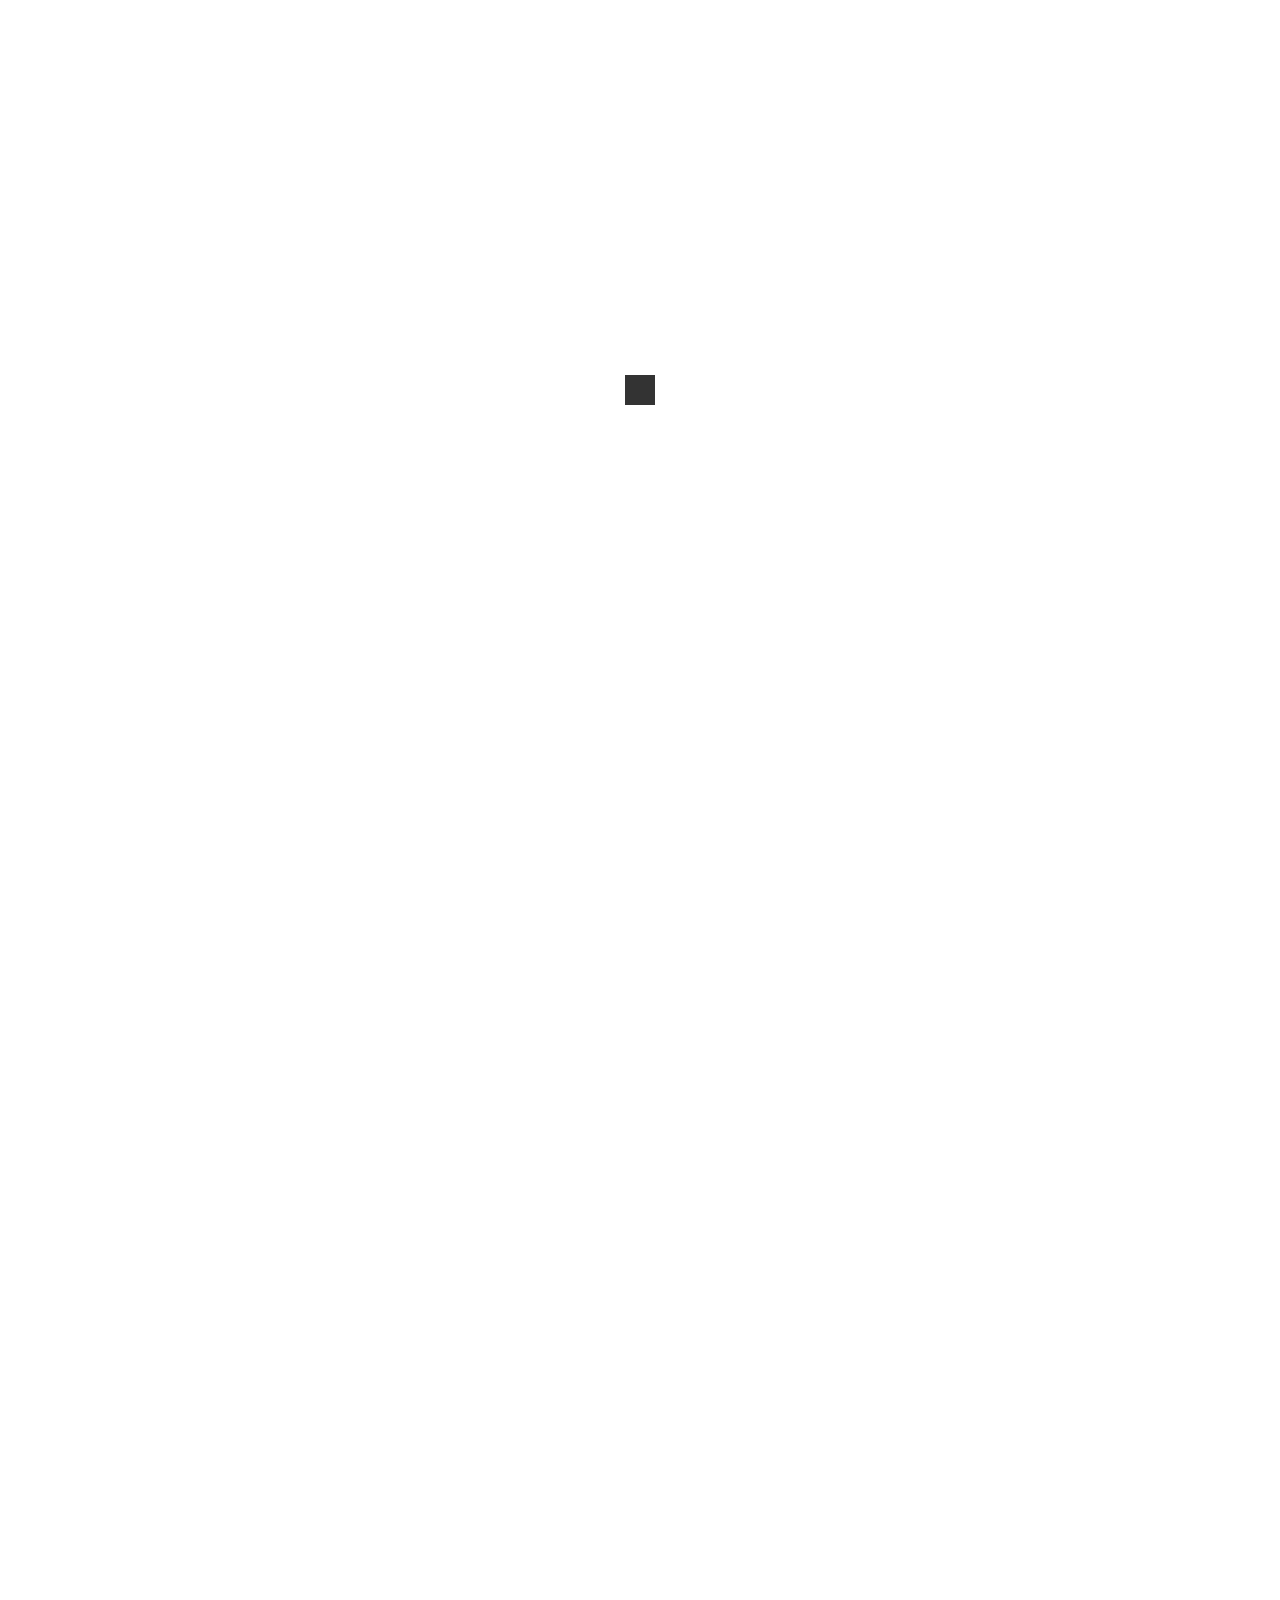
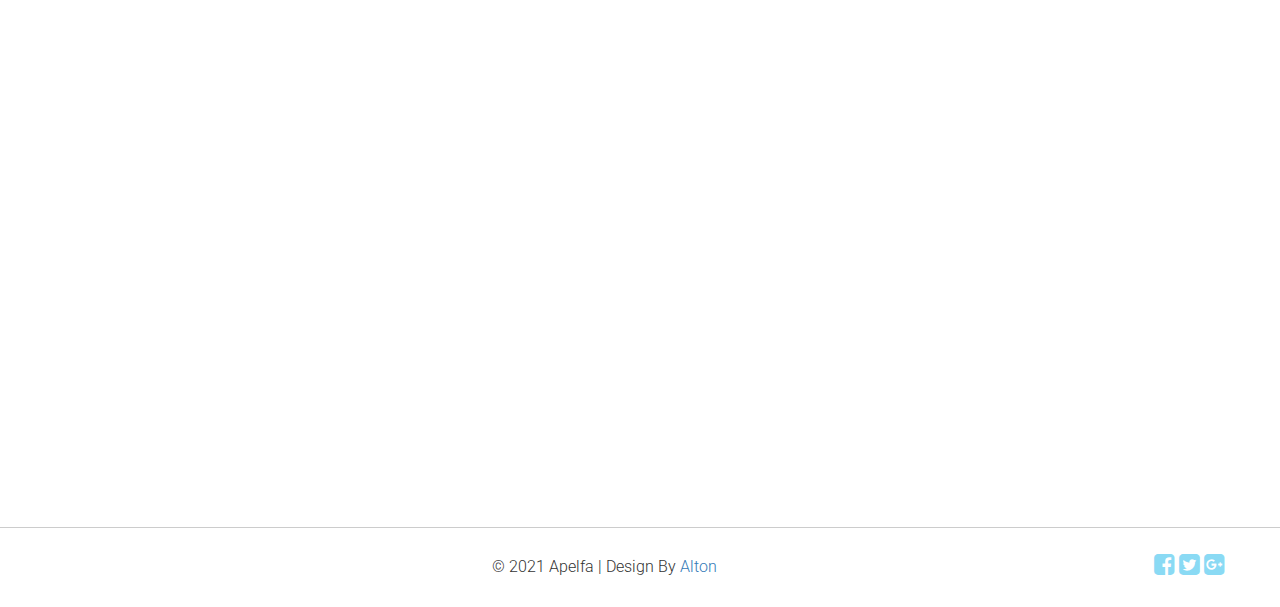
==== commit 2c639f20: "upload" ====
--- a/index.html
+++ b/index.html
@@ -76,30 +76,6 @@
 			</div>			
 		</section>
 	<!-- ABOUT ENDS -->
-	
-	<!-- SUBSCRIBE -->
-		<section id="subscribe">
-			<div class="container">
-				<i data-sr="ease-in over 1s, reset" class="fa fa-envelope icontop"></i>
-				<div class="row text-center">
-					<div class="col-md-8 col-md-offset-2">
-						<h2 data-sr="enter top over 1s, wait 0.3s, move 24px, reset" class="white-text">Daftar Akun</h2>
-						<h5 data-sr="enter bottom over 1s, wait 0.3s, move 24px, reset" class="white-text">Daftarkan Diri Anda Jika Belum Punya Akun</h5>
-						<!-- MAILCHIMP FORM -->
-						<form id="mc_form" role="form">
-							<input data-sr="enter top over 1s, wait 0.3s, move 24px, reset" type="email" class="form-control" id="mc-email" name="mc-email" placeholder="Email Anda"/><br><br>
-							<input data-sr="enter top over 1s, wait 0.3s, move 24px, reset" type="password" class="form-control" id="mc-password" name="mc-password" placeholder="Password Anda" /><br><br>
-							<input data-sr="enter top over 1s, wait 0.3s, move 24px, reset" type="number" class="form-control" id="mc-nik" name="mc-nik" placeholder="NIK Anda" /><br><br>
-							<button data-sr="enter bottom over 1s, wait 0.3s, move 24px, reset" type="submit" class="button-leweb"><b>Daftar</b></button>
-							<label for="mc-email" class="mc-email"></label>
-						</form>
-						<!-- MAILCHIMP FORM ENDS -->
-					</div>
-				</div>
-			</div>	
-		</section>
-	<!-- SUBSCRIBE ENDS -->
-	
 	<!-- CONTACT US -->
 		<section id="contact">
 			<div class="container">
@@ -134,7 +110,7 @@
 										<option id="jenis" name="jenis">Rambu Lalu Lintas</option>
 										<option id="jenis" name="jenis">Trotoar</option>
 									</select>
-									<div class="select-dropdown"></div>
+									<div class="select-dropdown "></div>
 								</div>
 							</div>
 							<div data-sr="enter bottom over 1s, wait 0.3s, move 24px, reset" class="form-group col-md-12">
--- a/css/styles.css
+++ b/css/styles.css
@@ -74,6 +74,14 @@
     padding-left: 20px;
 }
 
+/* .select-dropdown {
+	background: none repeat scroll 0 0 rgba(255, 255, 255, 0.5);
+	border-radius: 0px;
+    box-shadow: none;
+    height: 57px;
+    padding-left: 20px;
+} */
+
 /* CUSTOM CLASSES */
 
 .white-text {
